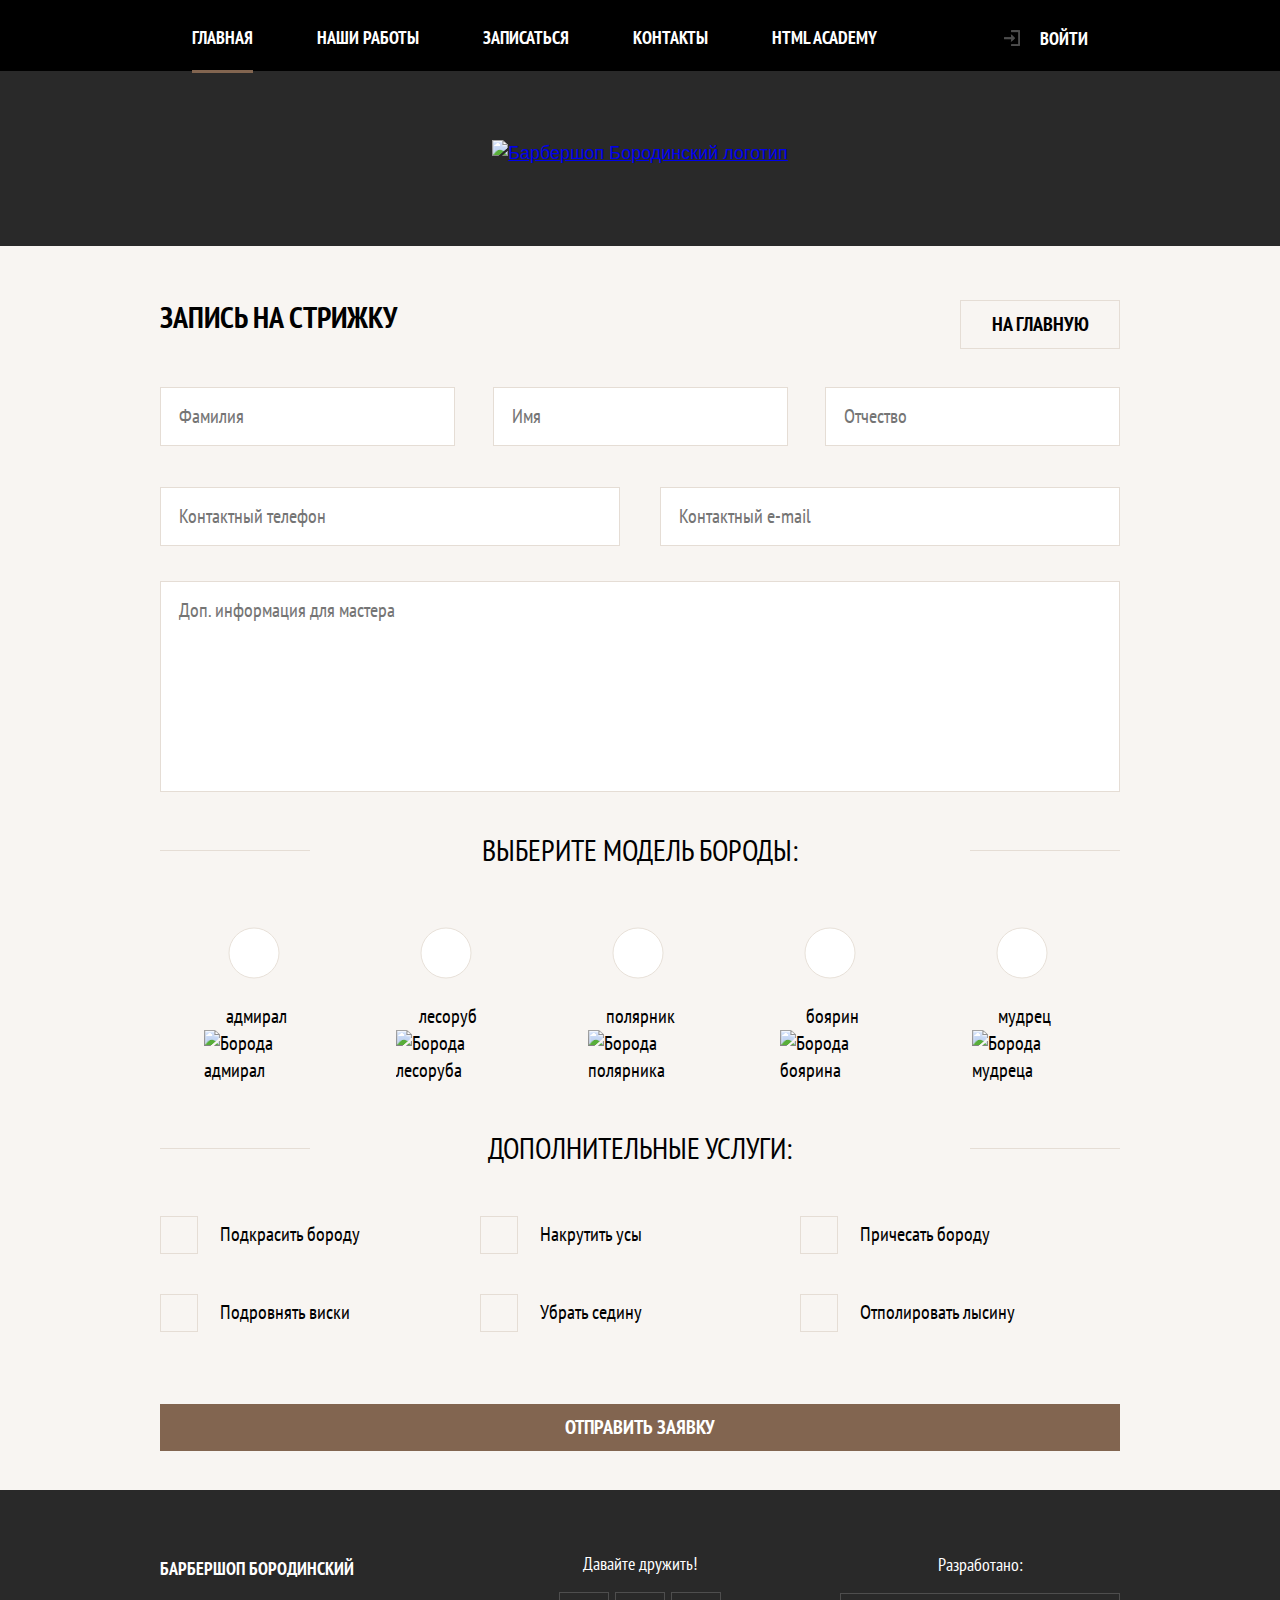
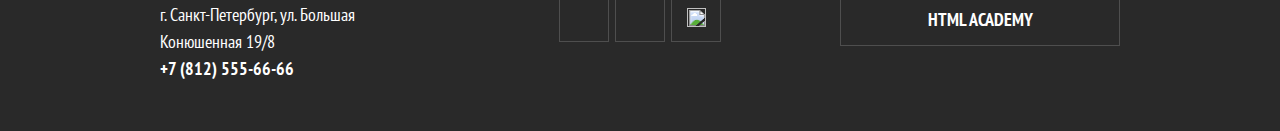
==== sign-up.html @ cb155829 "first loading" ====
<!DOCTYPE html>
<html lang="en">

<head>
    <meta charset="UTF-8">
    <meta name="viewport" content="width=device-width, initial-scale=1.0">
    <!-- правильный viewport тэг -->
    <title>Borodinski - barbershop</title>
    <link rel="stylesheet" href="styles.css">

    <link href="https://fonts.googleapis.com/css2?family=PT+Sans+Narrow:wght@400;700&display=swap" rel="stylesheet">
</head>

<body>
    <header class="page-header">
        <a href="index.html" class="page-header__logo">
            <picture>
                <source media="(min-width: 1200px)" srcset="img/svg/logotype-desktop.svg">
                <source media="(min-width: 768px)" srcset="img/svg/logotype-tablet.svg">
                <img class="page-header__logo-image" src="img/svg/logotype-mobile.svg" alt="Барбершоп Бородинский логотип">
            </picture>
        </a>

        <nav class="main-nav main-nav--closed">
            <div class="main-nav__wrapper">
                <button class="main-nav__toggle" type="button"><span class="visually-hidden">Открыть
                        меню</span></button>
                <div class="main-nav__wrapper">
                    <ul class="main-nav__list site-list">
                        <li class="site-list__item site-list__item--active"><a>Главная</a></li>
                        <li class="site-list__item "><a href="works.html">Наши работы</a></li>
                        <li class="site-list__item"><a href="sign-up.html">Записаться</a></li>
                        <li class="site-list__item"><a href="#contacts_ancor">Контакты</a></li>
                        <li class="site-list__item"><a href="htmlacademy.ru/">HTML Academy</a></li>
                    </ul>
                    <ul class="main-nav__list user-list">
                        <li class="user-list__item"><a href="login.html" class="user-list__login">
                                <svg class="user-list__login-icon" xmlns="http://www.w3.org/2000/svg"
                                    xmlns:xlink="http://www.w3.org/1999/xlink" width="16" height="16"
                                    viewBox="0 0 16 16">
                                    <image id="login.svg" class="cls-1" width="16" height="16"
                                        xlink:href="[data-uri]" />
                                </svg>
                                Войти</a>
                        </li>
                    </ul>
                </div>
            </div>
        </nav>
    </header>


    <h1 class="visually-hidden">Барбершоп "Бородинский" - истинно мужская классика</h1>
    <section class="form-sign-up">
        <div class="form-sign-up__wrapper">
            <div class="form-sign-up__title-wrapper title__wrapper">
                <h2 class="form-sign-up__title title">Запись на стрижку</h2>
                <a href="index.html" class="form-sign-up__button button button--white">На главную</a>
            </div>
            <form action="#" id="form" class="form">
                <div class="form-sign-up__name-fields">
                    <input class="form-sign-up__input-text" type="text" placeholder="Фамилия" name="soname">
                    <input class="form-sign-up__input-text" type="text" placeholder="Имя" name="name">
                    <input class="form-sign-up__input-text" type="text" placeholder="Отчество" name="middle-name">
                </div>
                <div class="form-sign-up__contacts-fields">
                    <input class="form-sign-up__input-text" type="tel" placeholder="Контактный телефон" name="tel">
                    <input class="form-sign-up__input-text" type="email" placeholder="Контактный e-mail" name="e-mail">
                </div>
                <div class="form-sign-up__add-info">
                    <textarea class="form-sign-up__input-text form-sign-up__input-textarea" wrap="soft" placeholder="Доп. информация для мастера"></textarea>
                </div>


                <h3 class="form-sign-up__select-title">Выберите модель бороды:</h3>
                <div class="form-sign-up__beard-radio">
                    <p> 
                        <svg height="100" width="100" class="form-sign-up__radio-svg">
                            <circle cx="50" cy="50" r="25" stroke="#e8e1d9" stroke-width="1" fill="#ffffff" />
                            <circle cx="50" cy="50" r="9" stroke="#e8e1d9" stroke-width="1" fill="#ffffff" class="sub-circle"/>
                         </svg>
                        <input type="radio" name="beard" value="admiral" id="admiralBeard" class="form-sign-up__input-radio" checked>
                        <label for="admiralBeard"><span>адмирал</span></label>
                        <img src="img/svg/sign-up/beard-1.svg" alt="Борода адмирал">
                    </p>
                    <p>
                        <svg height="100" width="100" class="form-sign-up__radio-svg">
                            <circle cx="50" cy="50" r="25" stroke="#e8e1d9" stroke-width="1" fill="#ffffff" />
                            <circle cx="50" cy="50" r="9" stroke="#e8e1d9" stroke-width="1" fill="#ffffff" class="sub-circle"/>
                         </svg>
                        <input type="radio" name="beard" value="lumberjack" id="lumberjackBeard" class="form-sign-up__input-radio">
                        <label for="lumberjackBeard"><span>лесоруб</span></label>
                        <img src="img/svg/sign-up/beard-2.svg" alt="Борода лесоруба">
                    </p>
                    <p>
                        <svg height="100" width="100" class="form-sign-up__radio-svg">
                            <circle cx="50" cy="50" r="25" stroke="#e8e1d9" stroke-width="1" fill="#ffffff" />
                            <circle cx="50" cy="50" r="9" stroke="#e8e1d9" stroke-width="1" fill="#ffffff" class="sub-circle"/>
                         </svg>
                        <input type="radio" name="beard" value="polar" id="polarBeard" class="form-sign-up__input-radio">
                        <label for="polarBeard"><span>полярник</span></label>
                        <img src="img/svg/sign-up/beard-3.svg" alt="Борода полярника">
                    </p>
                    <p>
                        <svg height="100" width="100" class="form-sign-up__radio-svg">
                            <circle cx="50" cy="50" r="25" stroke="#e8e1d9" stroke-width="1" fill="#ffffff" />
                            <circle cx="50" cy="50" r="9" stroke="#e8e1d9" stroke-width="1" fill="#ffffff" class="sub-circle"/>
                         </svg>
                        <input type="radio" name="beard" value="boyar" id="boyarBeard" class="form-sign-up__input-radio">
                        <label for="boyarBeard"><span>боярин</span></label>
                        <img src="img/svg/sign-up/beard-4.svg" alt="Борода боярина">
                    </p>
                    <p>
                        <svg height="100" width="100" class="form-sign-up__radio-svg">
                            <circle cx="50" cy="50" r="25" stroke="#e8e1d9" stroke-width="1" fill="#ffffff" />
                            <circle cx="50" cy="50" r="9" stroke="#e8e1d9" stroke-width="1" fill="#ffffff" class="sub-circle"/>
                         </svg>
                        <input type="radio" name="beard" value="sage" id="sageBeard" class="form-sign-up__input-radio">
                        <label for="sageBeard"><span>мудрец</span></label>
                        <img src="img/svg/sign-up/beard-5.svg" alt="Борода мудреца">
                    </p>
                    
                </div>


                <!-- this -->
                <h3 class="form-sign-up__select-title">Дополнительные услуги:</h3>
                <div class="form-sign-up__additional-service">
                    <p> 
                        <input type="checkbox" value="paint-beard" id="formPaintBeard" class="form-sign-up__additional-service__checkbox">
                        <label for="formPaintBeard"><span>Подкрасить бороду</span></label>
                    </p>
                    <p>
                        <input type="checkbox" value="twist-mustache" id="formTwistMustache" class="form-sign-up__additional-service__checkbox">
                        <label for="formTwistMustache"><span>Накрутить усы</span></label>
                    </p>
                    <p>
                        <input type="checkbox" value="comb-beard" id="formCombBeard" class="form-sign-up__additional-service__checkbox">
                        <label for="formCombBeard"><span>Причесать бороду</span></label>
                    </p>
                    <p>
                        <input type="checkbox" value="trim" id="formTrim" class="form-sign-up__additional-service__checkbox">
                        <label for="formTrim"><span>Подровнять виски</span></label>
                    </p>
                    <p>
                        <input type="checkbox" value="remove-gray-hair" id="formRemoveGrayHair" class="form-sign-up__additional-service__checkbox">
                        <label for="formRemoveGrayHair"><span>Убрать седину</span></label>
                    </p>
                    <p>
                        <input type="checkbox" value="polish-bald-head" id="formPolishBaldHead" class="form-sign-up__additional-service__checkbox">
                        <label for="formPolishBaldHead"><span>Отполировать лысину</span></label>
                    </p>    
                </div>
                <button type="submit" class="form-sign-up__submit button button--brown">Отправить заявку</button>
            </form>
        </div>
    </section>

    <footer class="footer">
        <a name="contacts_ancor" class="visually-hidden"></a>
        <div class="contacts">
            <address class="contacts__addr">
                <b class="footer__name-org">Барбершоп Бородинский</b>
                <p class="footer__adress">г. Санкт-Петербург, ул. Большая<br /> Конюшенная 19/8</p>
            </address>
            <div class="block-link"><a href="tel:+78125556666">+7 (812) 555-66-66</a></div>
        </div>

        <div class="social">
            <div class="social__inner">
                <h3 class="social__inner-title">Давайте дружить!</h3>
                <div class="social__block social__block--vk">
                    <img src="./img/vk-icon.png" alt="" class="social__block__img">
                </div>
                <div class="social__block social__block--fb">
                    <img src="./img/facebook-icon.png" alt="" class="social__block__img">
                </div>
                <div class="social__block social__block--inst">
                    <img src="./img/insta-icon.png" alt="" class="social__block__img">
                </div>
            </div>
        </div>
        <div class="developer">
            <b class="developer__title">Разработано:</b>
            <div class="block-link"><a href="">HTML ACADEMY</a></div>
        </div>
    </footer>


    <!-- Окно регистрации-->
    <div class="autorization visually-hidden ">
        <form action="#" class="autorization__form">
            <h2 class="autorization__title">Личный кабинет</h2>
            <span class="autorization__desc">Введите свой логин и пароль, чтобы войти</span>
            <input type="text" class="autorization-field autorization__login">
            <input type="password" class="autorization-field autorization__password">
            <div class="autorization__options">
                <label class="autorization__label">
                    <input type="checkbox" class="checkbox">
                    <span class="checkbox__span"></span>
                    Запомните меня
                </label>
                <a href="#" class="autorization__forgot">Я забыл пароль</a>
            </div>
            <div class="autorization__buttons">
                <button class="button button--enter">Войти</button>
                <button class="button button--close">Закрыть</button>
            </div>
        </form>
    </div>


    <script src="./js/modules/advantage.js"></script>
    <script src="./js/modules/toggle.js"></script>
    <script src="./js/modules/autorization.js"></script>
    <script src="./js/modules/radio.js"></script>
    <script src="./js/modules/nav.js"></script>
</body>

</html>
---- styles.css ----
/*Начальная загрузка*/
body {
  min-width: 320px;
  margin: 0;
  padding: 0;
  font-size: 18px;
  line-height: 27px;
  font-family: "Arial", sans-serif;
  color: #444444;
  font-style: normal;
  box-sizing: border-box;
  background: #292929 url("img/bb-mobile.png") no-repeat 50% 0;
  background-size: 720px auto;
}
.visually-hidden:not(:focus):not(:active) {
  position: absolute;
  width: 1px;
  height: 1px;
  margin: -1px;
  border: 0;
  padding: 0;
  white-space: nowrap;
  clip-path: inset(100%);
  clip: rect(0, 0, 0, 0);
  overflow: hidden;
}
.href_ancor {
  display: none;
}
@media (min-width: 768px) {
  body {
    background: #292929 url("../img/bb-tablet.jpg") no-repeat 50% 0;
    background-size: 1439px auto;
    background-position: center -120px;
  }
}
@media (min-width: 1200px) {
  body {
    background: #292929 url("../img/bb-desktop.jpg") no-repeat 50% 0;
    background-size: 100% auto;
  }
}
.page-header {
  display: flex;
  flex-direction: column;
}
.page-header__logo {
  margin: 0 auto;
}
.page-header__logo-image {
  padding: 29px 0 26px;
  width: 226px;
  height: 30px;
}
@media (min-width: 768px) {
  .page-header {
    display: flex;
    flex-direction: column;
    padding-bottom: 20px;
  }
  .page-header__logo {
    order: 2;
    margin-bottom: 420px;
  }
  .page-header__logo .page-header__logo-image {
    width: 370px;
    height: 101px;
  }
}
@media (min-width: 1200px) {
  .page-header__logo .page-header__logo-image {
    width: 370px;
    height: 200px;
  }
}
.main-nav {
  position: relative;
  width: 100%;
  margin: 0 auto;
  min-height: 51px;
  background-color: #826550;
}
.main-nav__list {
  list-style: none;
  padding: 0;
  margin: 0;
  width: 250px;
}
.main-nav__toggle {
  position: absolute;
  top: 0;
  right: 0;
  z-index: 2;
  display: block;
  width: 70px;
  height: 50px;
  background-color: #6a4d38;
  cursor: pointer;
  border: none;
}
.main-nav__toggle:hover,
.main-nav__toggle:active {
  background-color: #624530;
}
.main-nav--closed .main-nav__toggle::before {
  content: '';
  position: absolute;
  top: 15px;
  left: 17px;
  width: 36px;
  height: 2px;
  background-color: #ffffff;
  box-shadow: 0 8px 0 0 #ffffff, 0 16px 0 0 #ffffff;
}
.main-nav--closed .main-nav__toggle:active::before {
  background-color: rgba(255, 255, 255, 0.3);
  box-shadow: 0 8px 0 0 rgba(255, 255, 255, 0.3), 0 16px 0 0 rgba(255, 255, 255, 0.3);
}
.main-nav--opened .main-nav__toggle {
  top: 0;
  left: auto;
  right: 250px;
}
.main-nav--opened .main-nav__toggle::before,
.main-nav--opened .main-nav__toggle::after {
  content: '';
  position: absolute;
  top: 24px;
  left: 18px;
  width: 36px;
  height: 2px;
  background-color: #ffffff;
}
.main-nav--opened .main-nav__toggle::before {
  transform: rotate(45deg);
}
.main-nav--opened .main-nav__toggle::after {
  transform: rotate(-45deg);
}
@media (max-width: 767px) {
  .main-nav--closed .site-list__item {
    display: none;
  }
  .main-nav--closed .site-list__item--active {
    display: block;
    position: absolute;
    left: 42%;
  }
  .main-nav--closed .site-list__item--active a {
    display: block;
    text-align: center;
  }
  .main-nav--closed .user-list__item {
    display: none;
  }
  .main-nav--opened .main-nav__wrapper {
    position: absolute;
    top: 0;
    right: 0;
    left: 70;
    z-index: 10;
    min-height: 80vh;
    background-color: #6a4d38;
  }
  .main-nav--opened .site-list__item {
    background-color: #826550;
  }
  .main-nav--opened .main-nav__wrapper::before {
    content: '';
    position: absolute;
    left: 0;
    top: 0;
    z-index: 2;
    width: 7px;
    height: 100%;
    box-shadow: inset 4px 0 7px -2px rgba(0, 0, 0, 0.4);
  }
}
@media (min-width: 768px) {
  .main-nav__toggle {
    display: none;
  }
  .main-nav {
    width: 100%;
    height: 70px;
    margin-bottom: 40px;
    border-bottom: 1px solid transparent;
    background-color: #000000;
  }
  .main-nav__wrapper {
    display: flex;
    justify-content: space-between;
    width: 640px;
    margin: 0 auto;
  }
  .main-nav__list {
    display: flex;
    justify-content: space-between;
  }
}
@media (min-width: 1200px) {
  .main-nav__wrapper {
    width: 960px;
  }
}
.site-list__item {
  box-sizing: border-box;
  height: 50px;
  padding: 11px 0 16px 22px;
  border-top: 1px solid #886e5b;
  border-bottom: 1px solid #71543f;
  margin: 0 auto;
}
.site-list__item a {
  text-decoration: none;
  cursor: pointer;
  font-family: 'PT Sans Narrow', sans-serif;
  text-transform: uppercase;
  font-size: 18px;
  line-height: 24px;
  font-weight: bold;
  letter-spacing: normal;
  color: #ffffff;
}
.site-list__item--active {
  padding-left: 20px;
}
@media (min-width: 768px) {
  .site-list {
    display: flex;
  }
  .site-list .site-list__item {
    border: none;
    padding: 0;
    padding-top: 25px;
    margin: 0;
    margin-right: 32px;
    height: 73px;
  }
  .site-list .site-list__item a {
    white-space: nowrap;
  }
  .site-list .site-list__item a:hover {
    color: #826550;
  }
  .site-list .site-list__item--active {
    border-bottom: 3px solid #826550;
  }
}
@media (min-width: 1200px) {
  .site-list {
    margin-left: 32px;
  }
  .site-list .site-list__item {
    margin-right: 64px;
  }
}
.user-list__item {
  background-color: #6a4d38;
}
.user-list__item a {
  text-decoration: none;
  cursor: pointer;
  font-family: 'PT Sans Narrow', sans-serif;
  text-transform: uppercase;
  font-size: 18px;
  line-height: 24px;
  font-weight: bold;
  letter-spacing: normal;
  color: #ffffff;
  text-transform: none;
  font-weight: normal;
  position: relative;
  display: block;
  padding: 17px 21px;
  padding-left: 49px;
}
.user-list__login-icon {
  position: absolute;
  top: 19px;
  left: 21px;
  width: 16px;
  height: 16px;
}
.user-list__login-icon polygon {
  fill: #ffffff;
}
@media (min-width: 768px) {
  .user-list {
    width: auto;
  }
  .user-list__item {
    background-color: inherit;
    padding-top: 25px;
  }
  .user-list__item a {
    padding: 0;
    padding-left: 16px;
    white-space: nowrap;
  }
  .user-list__item a:not(.user-list__login-icon) {
    color: black;
  }
  .user-list__login-icon {
    top: 0;
    padding-top: 5px;
  }
  .user-list__login-icon:hover polygon {
    fill: #826550;
  }
}
@media (min-width: 1200px) {
  .user-list__item {
    padding-right: 32px;
  }
  .user-list__item a {
    padding-top: 2px;
    padding-left: 36px;
    font-family: 'PT Sans Narrow', sans-serif;
    text-transform: uppercase;
    font-size: 18px;
    line-height: 24px;
    font-weight: bold;
    letter-spacing: normal;
    color: #ffffff;
  }
  .user-list__item a:not(.user-list__login-icon) {
    color: white;
  }
  .user-list__login-icon {
    left: 0;
  }
}
.footer {
  display: flex;
  flex-direction: column;
  align-items: center;
  background-color: #292929;
  padding-top: 35px;
}
.contacts {
  text-align: center;
  display: flex;
  flex-direction: column;
}
.footer__name-org {
  font-family: 'PT Sans Narrow', sans-serif;
  font-size: 18px;
  line-height: 27px;
  font-weight: bold;
  letter-spacing: normal;
  color: #ffffff;
  font-style: normal;
}
.footer__adress {
  font-family: 'PT Sans Narrow', sans-serif;
  font-size: 18px;
  line-height: 27px;
  font-weight: normal;
  letter-spacing: normal;
  color: #ffffff;
  font-style: normal;
}
.block-link {
  border: solid 1px #4e4e4e;
  padding: 12px 74px;
}
.block-link a {
  font-family: 'PT Sans Narrow', sans-serif;
  font-size: 18px;
  line-height: 27px;
  font-weight: bold;
  letter-spacing: normal;
  color: #ffffff;
  font-style: normal;
  text-decoration: none;
}
.social {
  display: flex;
  justify-content: center;
  width: 100%;
}
.social__inner {
  display: flex;
}
.social__inner-title {
  display: none;
}
.social__block {
  margin-top: 26px;
  border: solid 1px #4e4e4e;
  display: flex;
  justify-content: center;
  width: 108px;
  box-sizing: border-box;
}
.social__block img {
  margin: 0;
  padding: 28px 0 28px;
}
.social__block--vk img {
  margin-top: 5px;
}
.developer {
  margin-top: 35px;
  display: flex;
  flex-direction: column;
}
.developer__title {
  font-family: 'PT Sans Narrow', sans-serif;
  font-size: 18px;
  line-height: 27px;
  font-weight: normal;
  letter-spacing: normal;
  color: #ffffff;
  font-style: normal;
  align-self: center;
  margin-bottom: 15px;
}
.developer .block-link {
  width: 280px;
  margin-bottom: 25px;
  display: flex;
  justify-content: center;
  box-sizing: border-box;
}
@media (min-width: 768px) {
  .footer {
    flex-direction: row;
    flex-wrap: wrap;
    margin: 0 auto;
    padding-top: 30px;
    justify-content: space-between;
    width: 640px;
  }
  .footer__name-org {
    text-transform: uppercase;
  }
  .contacts .block-link {
    display: none;
  }
  .contacts__addr {
    text-align: left;
  }
  .contacts {
    order: 1;
    padding-top: 30px;
  }
  .developer {
    order: 2;
    margin-top: 30px;
  }
  .social {
    order: 3;
    width: 640px;
    justify-content: space-between;
    margin-bottom: 59px;
  }
  .social__block {
    display: flex;
    justify-content: center;
    width: 214px;
  }
  .social__block img {
    padding: 28px 0 28px;
  }
}
@media (min-width: 1200px) {
  .footer {
    width: 960px;
    flex-wrap: nowrap;
    justify-content: space-around;
    padding-bottom: 30px;
  }
  .footer__adress {
    margin-bottom: 0;
  }
  .contacts {
    order: 1;
    width: 320px;
    padding-top: 15px;
  }
  .contacts .block-link {
    display: flex;
    border: none;
    padding: 0;
    font-family: 'PT Sans Narrow', sans-serif;
    font-size: 18px;
    line-height: 27px;
    font-weight: normal;
    letter-spacing: normal;
    color: #ffffff;
    font-style: normal;
  }
  .social {
    order: 2;
    width: 320px;
    flex-wrap: wrap;
  }
  .social__inner {
    flex-wrap: wrap;
    justify-content: center;
    margin-top: 30px;
  }
  .social__inner-title {
    font-family: 'PT Sans Narrow', sans-serif;
    font-size: 18px;
    line-height: 27px;
    font-weight: normal;
    letter-spacing: normal;
    color: #ffffff;
    font-style: normal;
    display: flex;
    width: 320px;
    justify-content: center;
    margin: 0;
    margin-bottom: 15px;
  }
  .social__block {
    width: 50px;
    height: 50px;
    margin-top: 0;
    margin-right: 6px;
    flex-direction: column;
    align-items: center;
  }
  .social__block:last-child {
    margin-right: 0;
  }
  .social__block img {
    padding: 0;
    margin: 0;
    width: 15px;
    height: 17px;
  }
  .social__block--fb img {
    width: 10px;
    height: 21px;
  }
  .social__block--inst img {
    width: 19px;
    height: 19px;
  }
  .developer__title {
    display: flex;
    justify-content: center;
    width: 280px;
  }
  .developer {
    order: 3;
    flex-direction: row;
    flex-wrap: wrap;
    justify-content: flex-end;
    width: 320px;
    align-items: center;
    margin-top: 0;
  }
}
.title {
  font-family: 'PT Sans Narrow', sans-serif;
  text-transform: uppercase;
  font-size: 30px;
  line-height: 34px;
  color: #000000;
  font-weight: bold;
  padding: 0;
  text-align: center;
}
.title__wrapper {
  display: flex;
  justify-content: space-between;
  width: 100%;
  margin-bottom: 38px;
  padding-top: 54px;
}
.decorative__triangle-white {
  fill: #ffffff;
  position: absolute;
  top: 42px;
  left: -21px;
}
.button {
  display: flex;
  justify-content: center;
  width: 160px;
  margin: 0;
  padding: 10px 20px;
  max-height: 50px;
  overflow: hidden;
  box-sizing: border-box;
  cursor: pointer;
  text-decoration: none;
  border: none;
  text-align: center;
}
.button--white {
  font-family: 'PT Sans Narrow', sans-serif;
  text-transform: uppercase;
  font-size: 20px;
  line-height: 27px;
  color: #000000;
  font-weight: bold;
  border: 1px solid #e5ddd5;
}
.button--brown {
  font-family: 'PT Sans Narrow', sans-serif;
  text-transform: uppercase;
  font-size: 20px;
  line-height: 27px;
  color: #ffffff;
  font-weight: bold;
  background-color: #826550;
}
.button:hover {
  border-color: #d5c9bd;
}
.button:active {
  background-color: #d5c9bd;
  color: #958c84;
}
.autorization {
  position: absolute;
  top: 136px;
  width: 100%;
  background-color: #f8f5f2;
  z-index: 100;
}
.autorization__form {
  display: flex;
  flex-direction: column;
  width: 320px;
  margin: 0 auto;
}
.autorization__title {
  margin-top: 33px;
  margin-bottom: 20px;
  text-align: center;
  font-family: 'PT Sans Narrow', sans-serif;
  text-transform: uppercase;
  font-size: 30px;
  line-height: 30px;
  color: #ffffff;
  font-weight: bold;
  color: black;
}
.autorization__desc {
  font-family: 'PT Sans Narrow', sans-serif;
  font-size: 18px;
  line-height: 27px;
  font-weight: bold;
  letter-spacing: normal;
  color: #ffffff;
  font-style: normal;
  color: black;
  text-align: center;
  margin-bottom: 27px;
}
.autorization-field {
  position: relative;
  box-sizing: border-box;
  width: 280px;
  height: 50px;
  padding-right: 33px;
  padding-left: 17px;
  margin: 0 auto;
  margin-bottom: 6px;
  border: 1px solid #e5ddd5;
  z-index: 1;
}
.autorization__login::after {
  content: '';
  position: absolute;
  width: 15px;
  height: 15px;
  background-image: url(../img/User-login-ico.png);
  background-repeat: no-repeat;
  z-index: 10;
}
.autorization__options {
  display: flex;
  flex-wrap: wrap;
  margin-top: 26px;
}
.autorization__label {
  margin-bottom: 29px;
}
.autorization__buttons {
  display: flex;
  justify-content: space-between;
  margin-bottom: 37px;
}
.button--enter,
.button--close {
  width: 130px;
}
.advantage {
  background-color: #ffffff;
  display: flex;
  flex-direction: column;
  position: relative;
  width: 100%;
  margin: 0 auto;
}
.advantage::after {
  content: '';
  position: absolute;
  background: #ffffff;
  width: inherit;
  z-index: -1;
  transform: rotate(45deg);
}
.advantage__wrapper {
  width: 320px;
  margin: 0 auto;
}
.advantage__info {
  display: flex;
  flex-direction: column;
  margin: 0 auto;
  height: 185px;
}
.advantage__slogan {
  font-family: 'PT Sans Narrow', sans-serif;
  text-transform: uppercase;
  font-size: 30px;
  line-height: 34px;
  color: #000000;
  font-weight: bold;
  text-align: center;
  margin: 0 auto;
  max-width: 207px;
  margin-top: 30px;
}
.advantage__text {
  font-family: 'PT Sans Narrow', sans-serif;
  font-size: 20px;
  line-height: 27px;
  color: #000000;
  font-weight: 200;
  align-self: center;
  text-align: center;
  max-width: 245px;
  margin: 0;
  margin-top: 15px;
}
.advantage-list {
  display: flex;
  flex-direction: column;
  align-items: center;
  background-color: #242424;
  padding: 0 20px;
}
.advantage-items {
  display: flex;
  flex-direction: column;
  align-items: center;
  margin-top: 40px;
  width: 280px;
  min-height: 380px;
  display: none;
}
.advantage-items--active {
  display: flex;
}
.advantage-items__title {
  font-family: 'PT Sans Narrow', sans-serif;
  text-transform: uppercase;
  font-size: 30px;
  line-height: 34px;
  color: #ffffff;
  font-weight: bold;
  margin: 0;
  margin-top: 30px;
  text-align: center;
}
.advantage-items__text {
  font-family: 'PT Sans Narrow', sans-serif;
  font-size: 20px;
  line-height: 27px;
  color: #ffffff;
  font-weight: 200;
  width: 230px;
  margin-top: 23px;
  text-align: center;
}
.slider-toggles--white {
  display: flex;
  flex-direction: row;
  margin-top: 30px;
  margin-bottom: 47px;
}
.slider-toggles--white .slider-toggles__container input[type=radio] {
  display: none;
}
.slider-toggles--white .slider-toggles__toggle-transparrent::before {
  content: "";
  display: flex;
  width: 10px;
  height: 10px;
  border: solid 2px #959595;
  margin-right: 23px;
  margin-left: 23px;
  transform: rotate(45deg);
}
.slider-toggles--white .slider-toggles__toggle:checked + .slider-toggles__toggle-transparrent::before {
  background-color: #ffffff;
}
@media (max-width: 767px) {
  .advantage__wrapper {
    width: 100%;
  }
  .stats__wrapper {
    width: 100%;
  }
}
@media (min-width: 768px) {
  .advantage {
    background-color: #353535;
    width: 100%;
    margin: -185px auto;
  }
  .advantage__wrapper {
    width: 768px;
    margin: 0 auto;
  }
  .advantage__info {
    position: relative;
    width: 640px;
    flex-direction: row;
    box-sizing: border-box;
    margin: 0 auto;
    margin-top: -185px;
    padding: 30px 40px;
    background-color: #ffffff;
  }
  .advantage__text,
  .advantage__slogan {
    margin: 0;
  }
  .advantage__text {
    margin-left: 100px;
    padding-top: 5px;
    text-align: left;
  }
  .advantage__slogan {
    font-family: 'PT Sans Narrow', sans-serif;
    font-size: 40px;
    line-height: 40px;
    color: #000000;
    font-weight: bold;
    width: 300px;
    text-transform: none;
    text-align: left;
  }
  .advantage-list {
    display: flex;
    flex-direction: column;
    padding: 0;
    background-color: #353535;
  }
  .advantage-items {
    display: flex;
    flex-direction: row;
    width: 580px;
    padding: 0 30px;
    margin: 0;
    min-height: 177px;
    border-bottom: 1px solid #4a4a4a;
    background-color: #353535;
  }
  .advantage-items img {
    margin-right: 32px;
  }
  .advantage-items__title {
    text-align: left;
    margin-top: 0;
  }
  .advantage-items__text {
    width: 100%;
    text-align: left;
    margin-top: 20px;
    margin-bottom: 0;
  }
  .slider-toggles {
    display: none;
  }
}
@media (min-width: 1200px) {
  .advantage {
    width: 100%;
  }
  .advantage__wrapper {
    width: 960px;
    display: flex;
    flex-wrap: wrap;
    margin: 0 auto;
    margin-top: -153px;
  }
  .advantage__info {
    flex-direction: column;
    width: 320px;
    height: auto;
    margin: 0;
    box-sizing: border-box;
  }
  .advantage__slogan {
    order: 1;
  }
  .advantage__text {
    order: 2;
    margin: 0;
  }
  .advantage-list {
    flex-direction: row;
    padding-top: 80px;
    padding-bottom: 80px;
    box-sizing: border-box;
  }
  .advantage-items {
    box-sizing: border-box;
    flex-direction: column;
    align-items: center;
    width: 320px;
    min-height: 348px;
    border: none;
    border-right: 1px solid #4a4a4a;
  }
  .advantage-items:nth-last-child(-n+2) {
    border: none;
  }
  .advantage-items img {
    margin: 0;
    margin-bottom: 36px;
  }
  .advantage-item__text {
    display: flex;
    flex-direction: column;
    align-items: center;
  }
  .advantage-item__text .advantage-items__text {
    text-align: center;
  }
}
.news-promo {
  display: flex;
  flex-direction: column;
  background-color: #f8f5f2;
  border-bottom: 1px solid #e5ddd5;
  width: 100%;
  margin: 0 auto;
}
.news-promo__wrapper {
  width: 320px;
  margin: 0 auto;
}
.news-promo__title {
  text-align: center;
}
.news-promo__block {
  display: flex;
  margin-bottom: 20px;
}
.news-promo__block:hover .news-promo__date svg {
  fill: #826550;
  cursor: pointer;
}
.news-promo__block:hover .news-promo__description {
  color: #826550;
  text-decoration-line: underline;
  cursor: pointer;
}
.news-promo__block:first-child {
  border-bottom: 1px solid #e5ddd5;
}
.news-promo__block:last-child {
  display: none;
}
.news-promo__date {
  position: relative;
  width: 50px;
  height: 60px;
  margin-right: 20px;
  margin-top: 10px;
  margin-bottom: 20px;
  padding-top: 5px;
}
.news-promo__date svg {
  z-index: 1;
  fill: #000000;
}
.news-promo__date b {
  position: absolute;
  top: 0;
  z-index: 10;
}
.news-promo__day {
  margin-top: 8px;
}
.news-promo__mounth {
  margin-top: 36px;
}
.news-promo__day {
  font-family: 'PT Sans Narrow', sans-serif;
  text-transform: uppercase;
  font-size: 30px;
  line-height: 30px;
  color: #ffffff;
  font-weight: bold;
  padding: 0 12px;
}
.news-promo__mounth {
  font-family: 'PT Sans Narrow', sans-serif;
  font-size: 18px;
  line-height: 18px;
  font-weight: normal;
  letter-spacing: normal;
  color: #ffffff;
  font-style: normal;
  padding-left: 12px;
}
.news-promo__list {
  padding: 0 20px;
  margin-bottom: 0;
}
.news-promo__block:last-child {
  border: none;
  margin-bottom: 0;
}
.news-promo__description {
  font-family: 'PT Sans Narrow', sans-serif;
  font-size: 20px;
  line-height: 27px;
  color: #000000;
  font-weight: 200;
  text-align: left;
  margin: 0;
  padding-bottom: 19px;
}
.news-promo__button {
  margin: 0 auto;
  margin-bottom: 30px;
}
@media (min-width: 768px) {
  .news-promo {
    width: 100%;
    margin: 185px auto 0;
    box-sizing: border-box;
  }
  .news-promo__wrapper {
    width: 768px;
    margin: 0 auto;
    display: flex;
    justify-content: space-between;
    flex-wrap: wrap;
  }
  .news-promo__title {
    padding-left: 70px;
    width: 320px;
    order: 1;
    text-align: left;
    margin-top: 44px;
    margin-bottom: 60px;
  }
  .news-promo__button {
    order: 2;
    margin: 0;
    margin-top: 44px;
    margin-right: 65px;
  }
  .news-promo__list {
    order: 3;
    display: flex;
    margin: 0 auto;
    box-sizing: border-box;
    padding: 0;
  }
  .news-promo__block {
    width: 288px;
    margin-right: 32px;
    border: none;
  }
  .news-promo__list .news-promo__block {
    border: none;
  }
}
@media (min-width: 1200px) {
  .news-promo {
    width: 100%;
    padding: 0;
    padding-top: 55px;
    background-color: #f8f5f2;
    justify-content: space-between;
  }
  .news-promo__wrapper {
    width: 960px;
    margin: 0 auto;
  }
  .news-promo__block:last-child {
    display: flex;
  }
  .news-promo__button {
    margin-right: 0;
  }
}
.reviews {
  display: flex;
  flex-direction: column;
  align-items: center;
  background-color: #f8f5f2;
  position: relative;
  margin-bottom: 35px;
  width: 100%;
  margin: 0 auto;
}
.reviews__wrapper {
  width: 320px;
  margin: 0 auto;
}
.reviews__title {
  text-align: center;
  font-family: 'PT Sans Narrow', sans-serif;
  text-transform: uppercase;
  font-size: 30px;
  line-height: 34px;
  color: #000000;
  font-weight: bold;
}
.reviews__block {
  display: none;
}
.reviews__block-inner {
  display: flex;
}
.reviews__block--active {
  display: flex;
  margin-bottom: 20px;
}
.reviews__list {
  font-family: 'PT Sans Narrow', sans-serif;
  font-size: 20px;
  line-height: 27px;
  color: #000000;
  font-weight: 200;
  display: flex;
  flex-direction: column;
  margin: 0;
  padding: 0 20px 19px;
}
.reviews__img {
  width: 50px;
  height: 49px;
  margin-right: 20px;
  margin-top: 10px;
}
.reviews__review {
  margin-top: 10px;
  margin-bottom: 0;
}
.arrow-button {
  list-style: none;
}
.slider-toggles--black {
  display: flex;
  flex-direction: row;
  margin-top: 30px;
  margin-bottom: 47px;
  margin: 0 auto;
  margin-top: 25px;
  margin-bottom: 35px;
}
.slider-toggles--black .slider-toggles__container input[type=radio] {
  display: none;
}
.slider-toggles--black .slider-toggles__toggle-transparrent::before {
  content: "";
  display: flex;
  width: 10px;
  height: 10px;
  border: solid 2px #959595;
  margin-right: 23px;
  margin-left: 23px;
  transform: rotate(45deg);
}
.slider-toggles--black .slider-toggles__toggle:checked + .slider-toggles__toggle-transparrent::before {
  background-color: #353535;
}
.reviews__button {
  display: none;
}
@media (min-width: 768px) {
  .reviews {
    width: 100%;
  }
  .reviews__wrapper {
    display: flex;
    justify-content: space-between;
    flex-wrap: wrap;
    width: 768px;
    margin: 0 auto;
    box-sizing: border-box;
  }
  .reviews__title {
    text-align: left;
    margin-top: 46px;
    margin-bottom: 45px;
    padding-left: 70px;
  }
  .reviews__list {
    position: relative;
    display: flex;
    flex-direction: row;
    border: 1px solid #e5ddd5;
    border-right: none;
    border-left: none;
    list-style: none;
    width: 640px;
    padding: 0;
    margin: 0 auto;
    margin-bottom: 72px;
  }
  .reviews__block {
    margin: 0;
  }
  .reviews__block-inner {
    display: flex;
    padding: 36px 30px;
  }
  .reviews__img {
    width: 80px;
    height: 80px;
  }
  .reviews__review {
    margin-bottom: 0;
    font-family: 'PT Sans Narrow', sans-serif;
    font-size: 20px;
    line-height: 27px;
    color: #000000;
    font-weight: 200;
  }
  .arrow-button {
    display: flex;
    flex-direction: column;
    align-items: center;
    list-style: none;
    min-width: 48px;
    border-right: 1px solid #e5ddd5;
    border-left: 1px solid #e5ddd5;
  }
  .arrow {
    width: 0;
    height: 0;
    border-style: solid;
    border-width: 10px 10px;
    border-color: transparent transparent transparent #000000;
    margin: auto 0;
  }
  .arrow-prev {
    transform: rotate(180deg);
    margin-right: 10px;
  }
  .arrow-next {
    margin-left: 10px;
  }
  .reviews__list .slider-toggles--black {
    position: absolute;
    margin: 0;
    left: 50%;
    bottom: 0;
    transform: translate(-50%, 8px);
    background-color: #f8f5f2;
  }
  .reviews__button {
    display: flex;
    margin-top: 44px;
    margin-right: 65px;
  }
}
@media (min-width: 1200px) {
  .reviews {
    width: 100%;
  }
  .reviews__wrapper {
    display: flex;
    flex-wrap: wrap;
    justify-content: space-between;
    width: 960px;
    margin: 0 auto;
    padding-top: 45px;
    padding-bottom: 40px;
  }
  .reviews__button {
    display: flex;
    margin: 0;
  }
  .reviews__title {
    margin-top: 10px;
  }
  .reviews__block-inner {
    padding: 0;
    padding-right: 0;
  }
  .reviews__img {
    width: 250px;
    height: 160px;
    margin: 0;
    border-radius: 0;
  }
  .review__block-text {
    padding: 30px 70px 0;
  }
  .reviews__list {
    border: none;
    position: relative;
    width: 1200px;
  }
  .reviews__block {
    border: 1px solid #e5ddd5;
  }
  .arrow-button__next {
    margin-left: 30px;
    border: 1px solid #e5ddd5;
  }
  .arrow-button__prev {
    margin-right: 30px;
    border: 1px solid #e5ddd5;
  }
  .reviews__list .slider-toggles--black {
    transform: translate(-85px, 60px);
  }
}
.stats__wrapper {
  width: 320px;
  margin: 0 auto;
}
.stats__legend--top {
  display: none;
}
.stats__list {
  border-spacing: 0;
  width: 100%;
  margin-top: 28px;
}
.stats__list tr {
  background-color: #404040;
}
.stats__list tr:nth-child(2n) {
  background-color: #4e4e4e;
}
.stats__value {
  font-family: 'PT Sans Narrow', sans-serif;
  font-size: 40px;
  line-height: 54px;
  color: #ffffff;
  font-weight: bold;
  padding: 11px 22px;
}
.stats__field {
  font-family: 'PT Sans Narrow', sans-serif;
  font-size: 20px;
  line-height: 27px;
  color: #ffffff;
  font-weight: 200;
  text-align: right;
  padding: 11px 22px;
}
.stats__legend {
  font-family: 'PT Sans Narrow', sans-serif;
  font-size: 20px;
  line-height: 27px;
  color: #696969;
  font-weight: 200;
  text-align: center;
  padding-top: 20px;
}
.stats__legend > sup {
  font-family: 'PT Sans Narrow', sans-serif;
  font-size: 20px;
  line-height: 27px;
  color: #696969;
  font-weight: 200;
}
@media (min-width: 768px) {
  .stats__legend--top {
    display: block;
    font-family: 'PT Sans Narrow', sans-serif;
    font-size: 20px;
    line-height: 27px;
    color: #696969;
    font-weight: 200;
    text-align: left;
    opacity: 0.5;
    min-width: 250px;
  }
  .stats__legend--bottom {
    display: none;
  }
  .stats__list {
    align-self: center;
    margin-top: 0;
  }
  .stats__list tbody {
    display: flex;
    flex-wrap: wrap;
    flex-direction: row;
    max-width: 640px;
    margin: 0 auto;
  }
  .stats__list tbody tr {
    min-width: 320px;
  }
  .stats__list tbody tr:nth-child(3) {
    background-color: #353535;
  }
  .stats__list tbody tr:nth-child(4) {
    background-color: #404040;
  }
  .stats__list tr td {
    display: flex;
    align-content: center;
    padding-left: 37px;
  }
  .stats__value {
    padding-top: 30px;
    font-family: 'PT Sans Narrow', sans-serif;
    font-size: 72px;
    line-height: 54px;
    color: #ffffff;
    font-weight: bold;
  }
  .stats__value sup {
    margin-left: 18px;
    font-family: 'PT Sans Narrow', sans-serif;
    font-size: 40px;
    line-height: 54px;
    color: #ffffff;
    font-weight: bold;
  }
  .stats__field {
    padding-top: 0;
    padding-bottom: 30px;
  }
  .stats__field br {
    display: none;
  }
}
@media (min-width: 1200px) {
  .stats__wrapper {
    display: none;
  }
  .stats__legend {
    order: 3;
  }
  .stats__list {
    width: 640px;
    display: flex;
  }
}
.works {
  padding-bottom: 35px;
  background-color: #f8f5f2;
}
.works__card {
  margin: 0 auto;
  margin-bottom: 20px;
  width: 280px;
  border: 1px solid #e5ddd5;
  box-sizing: border-box;
  display: flex;
  flex-direction: column;
}
.works__img {
  width: 280px;
  height: 176px;
}
.works__img-of-mounth {
  width: 280px;
  height: 480px;
}
.works__card-work-of-mounth {
  position: relative;
  z-index: 1;
}
.works__card-work-of-mounth::before {
  content: "Работа месяца";
  font-family: 'PT Sans Narrow', sans-serif;
  text-transform: uppercase;
  font-size: 20px;
  line-height: 27px;
  color: #000000;
  font-weight: bold;
  color: white;
  text-align: center;
  padding-top: 25px;
  position: absolute;
  left: 0;
  top: 390px;
  background-color: #826550;
  background: url(../../src/img/png/works/label.png) no-repeat 50% 50%;
  width: 176px;
  height: 50px;
  z-index: 100;
}
.works__card-desc-box {
  padding: 25px 22px;
  padding-bottom: 0;
}
.works_title {
  margin: 0 auto;
  margin-bottom: 30px;
  padding-top: 30px;
}
.works__button {
  display: none;
}
.works__card-title-name {
  font-family: 'PT Sans Narrow', sans-serif;
  font-size: 20px;
  line-height: 27px;
  color: #000000;
  font-weight: 200;
  font-weight: bold;
  margin: 0;
  text-align: left;
}
.works__card-desctiption {
  font-family: 'PT Sans Narrow', sans-serif;
  font-size: 20px;
  line-height: 27px;
  color: #000000;
  font-weight: 200;
}
.works__card-icons-box {
  display: flex;
  flex-wrap: wrap;
  justify-content: space-between;
}
.works__card-icon-box__item {
  display: flex;
  width: 110px;
  margin-bottom: 25px;
}
.works__card-icon-box__item img {
  margin-right: 14px;
  height: auto;
}
.works__card-icon-box__item span {
  font-family: 'PT Sans Narrow', sans-serif;
  text-transform: uppercase;
  font-size: 16px;
  line-height: 27px;
  font-weight: normal;
  letter-spacing: normal;
  color: #000000;
}
@media (min-width: 768px) {
  .works {
    margin-top: -387px;
    width: 100%;
  }
  .works__wrapper {
    width: 640px;
    margin: 0 auto;
  }
  .works_title {
    margin: 0;
    padding: 0;
    text-align: left;
  }
  .works__button {
    display: inline-block;
  }
  .works__card {
    flex-direction: row;
    width: 100%;
  }
  .works__card .works__card-desc-box {
    display: flex;
    flex-direction: column;
    justify-content: space-between;
    box-sizing: border-box;
    padding: 42px 52px;
  }
  .works__card .works__img {
    width: 270px;
    height: 294px;
  }
  .works__card .works__img-of-mounth {
    width: 270px;
    height: 480px;
  }
  .works__card-icon-box__item {
    margin: 0;
  }
  .works__card-work-of-mounth .works__card-desc-box {
    display: flex;
    flex-direction: column;
    justify-content: space-between;
    min-height: 480px;
    box-sizing: border-box;
    padding: 42px 52px;
  }
  .works__card-work-of-mounth .works__card-desc-box .works__card-icon-box__item:first-child,
  .works__card-work-of-mounth .works__card-desc-box .works__card-icon-box__item:nth-child(2n) {
    margin-bottom: 25px;
  }
  .works__card-work-of-mounth::before {
    top: 35px;
    left: -2px;
  }
}
@media (min-width: 1200px) {
  .works__wrapper {
    width: 960px;
    display: flex;
    flex-wrap: wrap;
  }
  .works__card {
    flex-direction: column;
    width: 293px;
    margin-left: 0;
    margin-right: 40px;
  }
  .works__card:last-child {
    margin-right: 0;
  }
  .works__card .works__card-desc-box {
    width: 100%;
    flex-grow: 1;
    padding: 35px 35px;
  }
  .works__card .works__img {
    width: 100%;
  }
  .works__card .works__card-icon-box__item {
    align-self: flex-end;
  }
  .works__card-work-of-mounth {
    flex-direction: row;
    width: 100%;
    margin-right: 0;
  }
  .works__card-work-of-mounth .works__img-of-mounth {
    width: 480px;
  }
  .works__card-work-of-mounth .works__card-desc-box {
    width: 50%;
  }
  .works__card-work-of-mounth .works__card-icon-box__item:last-child {
    margin-bottom: 25px;
  }
  .works__card-work-of-mounth::before {
    content: "Работа месяца";
    font-family: 'PT Sans Narrow', sans-serif;
    text-transform: uppercase;
    font-size: 20px;
    line-height: 27px;
    color: #000000;
    font-weight: bold;
    color: white;
    text-align: center;
    padding-top: 25px;
    position: absolute;
    right: 0;
    left: auto;
    top: 25px;
    background-color: #826550;
    background: url(../../src/img/png/works/label-inverse.png) no-repeat 50% 50%;
    width: 176px;
    height: 50px;
    z-index: 100;
  }
  .works__card-title-name__img-of-mounth {
    padding-top: 91px;
  }
  .works__card-desctiption {
    margin-top: 0;
  }
}
.price {
  padding-top: 70px;
  padding-bottom: 54px;
  background-color: #353535;
  width: 100%;
}
.price__wrapper {
  width: 280px;
  margin: 0 auto;
}
.price__title {
  width: 195px;
  color: white;
  margin: 0 auto;
  margin-bottom: 28px;
}
.price-list {
  margin: 0 auto;
  margin-bottom: 30px;
}
.price-list tbody {
  width: 100%;
}
.price-list .price-list__id {
  display: none;
}
.price-list__title {
  font-family: 'PT Sans Narrow', sans-serif;
  font-size: 20px;
  line-height: 27px;
  color: #ffffff;
  font-weight: 200;
  font-weight: bold;
}
.price-list__title span {
  font-weight: 200;
}
.price-list__wash-head {
  display: none;
}
.price-list__value {
  font-family: 'PT Sans Narrow', sans-serif;
  font-size: 20px;
  line-height: 27px;
  color: #ffffff;
  font-weight: 200;
  text-align: right;
  display: flex;
  flex-direction: column;
  width: 85px;
}
@media (min-width: 768px) {
  .price__wrapper {
    width: 640px;
    margin: 0 auto;
  }
  .price__title {
    margin-left: 0;
    padding-left: 0;
    text-align: left;
  }
  .price-list tr {
    display: flex;
    width: 100%;
  }
  .price-list tbody {
    display: flex;
    justify-content: space-between;
    flex-wrap: wrap;
    border: 1px solid #484844;
    box-sizing: border-box;
  }
  .price-list tbody tr {
    display: flex;
    justify-content: space-between;
    box-sizing: border-box;
  }
  .price-list tbody tr td {
    text-align: left;
    padding: 17px 19px;
    border: 1px solid #484844;
    box-sizing: border-box;
  }
  .price-list .price-list__id {
    display: flex;
    justify-content: center;
    width: 70px;
    box-sizing: border-box;
    font-family: 'PT Sans Narrow', sans-serif;
    font-size: 20px;
    line-height: 27px;
    color: #ffffff;
    font-weight: 200;
    opacity: 0.3;
  }
  .price-list .price-list__title {
    width: 248px;
  }
  .price-list .price-list__title-span {
    display: none;
  }
  .price-list .price-list__wash-head {
    font-family: 'PT Sans Narrow', sans-serif;
    font-size: 20px;
    line-height: 27px;
    color: #ffffff;
    font-weight: 200;
    display: flex;
    width: 160px;
  }
  .price-list .price-list__value {
    width: 160px;
  }
}
@media (min-width: 1200px) {
  .price__wrapper {
    width: 960px;
    display: flex;
    flex-wrap: wrap;
    justify-content: space-between;
    box-sizing: border-box;
  }
  .price__title {
    width: 100%;
  }
  .price-list {
    width: 630px;
    margin: 0;
  }
  .price-list tbody {
    height: 100%;
  }
}
.clock-price {
  display: flex;
  box-sizing: border-box;
  width: 280px;
  border: 1px solid #484844;
  padding: 15px 22px ;
}
.clock {
  margin-right: 35px;
  display: flex;
  flex-direction: column;
  align-self: center;
}
.clock-price__discount p {
  font-family: 'PT Sans Narrow', sans-serif;
  font-size: 20px;
  line-height: 27px;
  color: #ffffff;
  font-weight: 200;
}
@media (min-width: 768px) {
  .clock {
    margin: 0;
  }
  .clock img {
    width: 72px;
    height: 71px;
  }
  .clock-price {
    width: 100%;
  }
  .clock-price__discount {
    width: 100%;
  }
  .clock-price__discount p {
    text-align: center;
    font-family: 'PT Sans Narrow', sans-serif;
    text-transform: uppercase;
    font-size: 30px;
    line-height: 34px;
    color: #ffffff;
    font-weight: bold;
  }
  .clock-price__discount p br {
    display: none;
  }
}
@media (min-width: 1200px) {
  .clock-price {
    flex-direction: column;
    justify-content: center;
    width: 270px;
  }
  .clock img {
    width: 142px;
    height: 139px;
  }
  .clock-price__discount p {
    font-family: 'PT Sans Narrow', sans-serif;
    font-size: 20px;
    line-height: 27px;
    color: #ffffff;
    font-weight: 200;
    text-transform: none;
  }
  .clock-price__discount p br {
    display: inline;
  }
}
.form-sign-up {
  width: 100%;
  background-color: #f8f5f2;
}
.form-sign-up__wrapper {
  width: 320px;
  margin: 0 auto;
  padding: 0 20px;
}
.form-sign-up__title {
  margin: 0 auto;
}
.form-sign-up__button {
  display: none;
}
.form {
  display: flex;
  flex-direction: column;
}
.form-sign-up__name-fields {
  display: flex;
  flex-direction: column;
  justify-content: center;
}
.form-sign-up__contacts-fields {
  margin-bottom: 32px;
}
.form-sign-up__input-text {
  font-family: 'PT Sans Narrow', sans-serif;
  font-size: 20px;
  line-height: 27px;
  color: #ffffff;
  font-weight: 200;
  color: black;
  width: 100%;
  padding: 15px 18px;
  margin-bottom: 6px;
  border: solid 1px #e5ddd5;
  box-sizing: border-box;
}
.form-sign-up__input-textarea {
  resize: none;
  height: 211px;
}
.form-sign-up__select-title {
  font-family: 'PT Sans Narrow', sans-serif;
  text-transform: uppercase;
  font-size: 20px;
  line-height: 27px;
  color: #000000;
  font-weight: bold;
  font-weight: normal;
  text-align: center;
  margin-bottom: 40px;
}
.form-sign-up__beard-radio {
  display: flex;
  flex-wrap: wrap;
}
.form-sign-up__beard-radio p {
  font-family: 'PT Sans Narrow', sans-serif;
  font-size: 20px;
  line-height: 27px;
  color: #ffffff;
  font-weight: 200;
  color: black;
  display: flex;
  flex-direction: column;
  align-items: flex-start;
  width: 105px;
  margin-top: 0;
}
.form-sign-up__beard-radio p input,
.form-sign-up__beard-radio p label,
.form-sign-up__beard-radio p img {
  margin: 0 auto;
}
.form-sign-up__beard-radio p input {
  display: none;
}
.form-sign-up__radio-svg circle:hover {
  stroke: #d5c9bd;
}
.form-sign-up__radio-svg circle:active {
  fill: #d5c9bd;
}
.sub-circle {
  display: none;
}
.form-sign-up__additional-service {
  display: flex;
  flex-direction: column;
  margin-bottom: 47px;
}
.form-sign-up__additional-service p {
  font-family: 'PT Sans Narrow', sans-serif;
  font-size: 20px;
  line-height: 27px;
  color: #ffffff;
  font-weight: 200;
  color: black;
}
.form-sign-up__additional-service input {
  display: none;
}
.form-sign-up__additional-service label span {
  position: relative;
  display: flex;
  flex-wrap: wrap;
  padding-left: 60px;
  min-height: 38px;
}
.form-sign-up__additional-service label span::before {
  content: '';
  position: absolute;
  left: 0;
  top: -5px;
  width: 36px;
  height: 36px;
  border: solid 1px #e5ddd5;
}
.form-sign-up__additional-service__checkbox[type="checkbox"]:checked + label > span::after {
  content: '';
  position: absolute;
  left: 8px;
  top: 6px;
  width: 22px;
  height: 16px;
  background: url(../../src/img/svg/sign-up/accept.svg);
}
.form-sign-up__submit {
  margin: 0 auto;
  margin-bottom: 39px;
  width: 100%;
}
@media (min-width: 768px) {
  .form-sign-up {
    width: 100%;
    background-color: #f8f5f2;
    margin-top: -387px;
  }
  .form-sign-up__wrapper {
    width: 768px;
    margin: 0 auto;
    padding: 0 64px;
  }
  .form-sign-up__title {
    padding: 0;
    margin: 0;
    text-align: left;
  }
  .form-sign-up__button {
    display: flex;
  }
  .form-sign-up__name-fields {
    flex-direction: row;
    margin-bottom: 35px;
  }
  .form-sign-up__contacts-fields {
    margin-bottom: 0;
  }
  .form-sign-up__contacts-fields input {
    margin-bottom: 35px;
  }
  .form-sign-up__select-title {
    position: relative;
    font-size: 30px;
  }
  .form-sign-up__select-title::before,
  .form-sign-up__select-title::after {
    content: '';
    position: absolute;
    width: 150px;
    height: 1px;
    background-color: #e5ddd5;
  }
  .form-sign-up__select-title::before {
    left: 0;
    top: 50%;
    bottom: 50%;
  }
  .form-sign-up__select-title::after {
    right: 0;
    top: 50%;
    bottom: 50%;
  }
  .form-sign-up__beard-radio {
    flex-wrap: nowrap;
    justify-content: space-around;
  }
  .form-sign-up__additional-service {
    flex-direction: row;
    flex-wrap: wrap;
  }
  .form-sign-up__additional-service p {
    width: 320px;
  }
}
@media (min-width: 1200px) {
  .form-sign-up__wrapper {
    width: 960px;
    padding: 0 120px;
  }
  .form-sign-up__name-fields {
    justify-content: space-between;
  }
  .form-sign-up__input-text {
    width: 295px;
  }
  .form-sign-up__contacts-fields {
    display: flex;
    justify-content: space-between;
  }
  .form-sign-up__contacts-fields .form-sign-up__input-text {
    width: 460px;
  }
  .form-sign-up__input-textarea {
    width: 100%;
  }
}
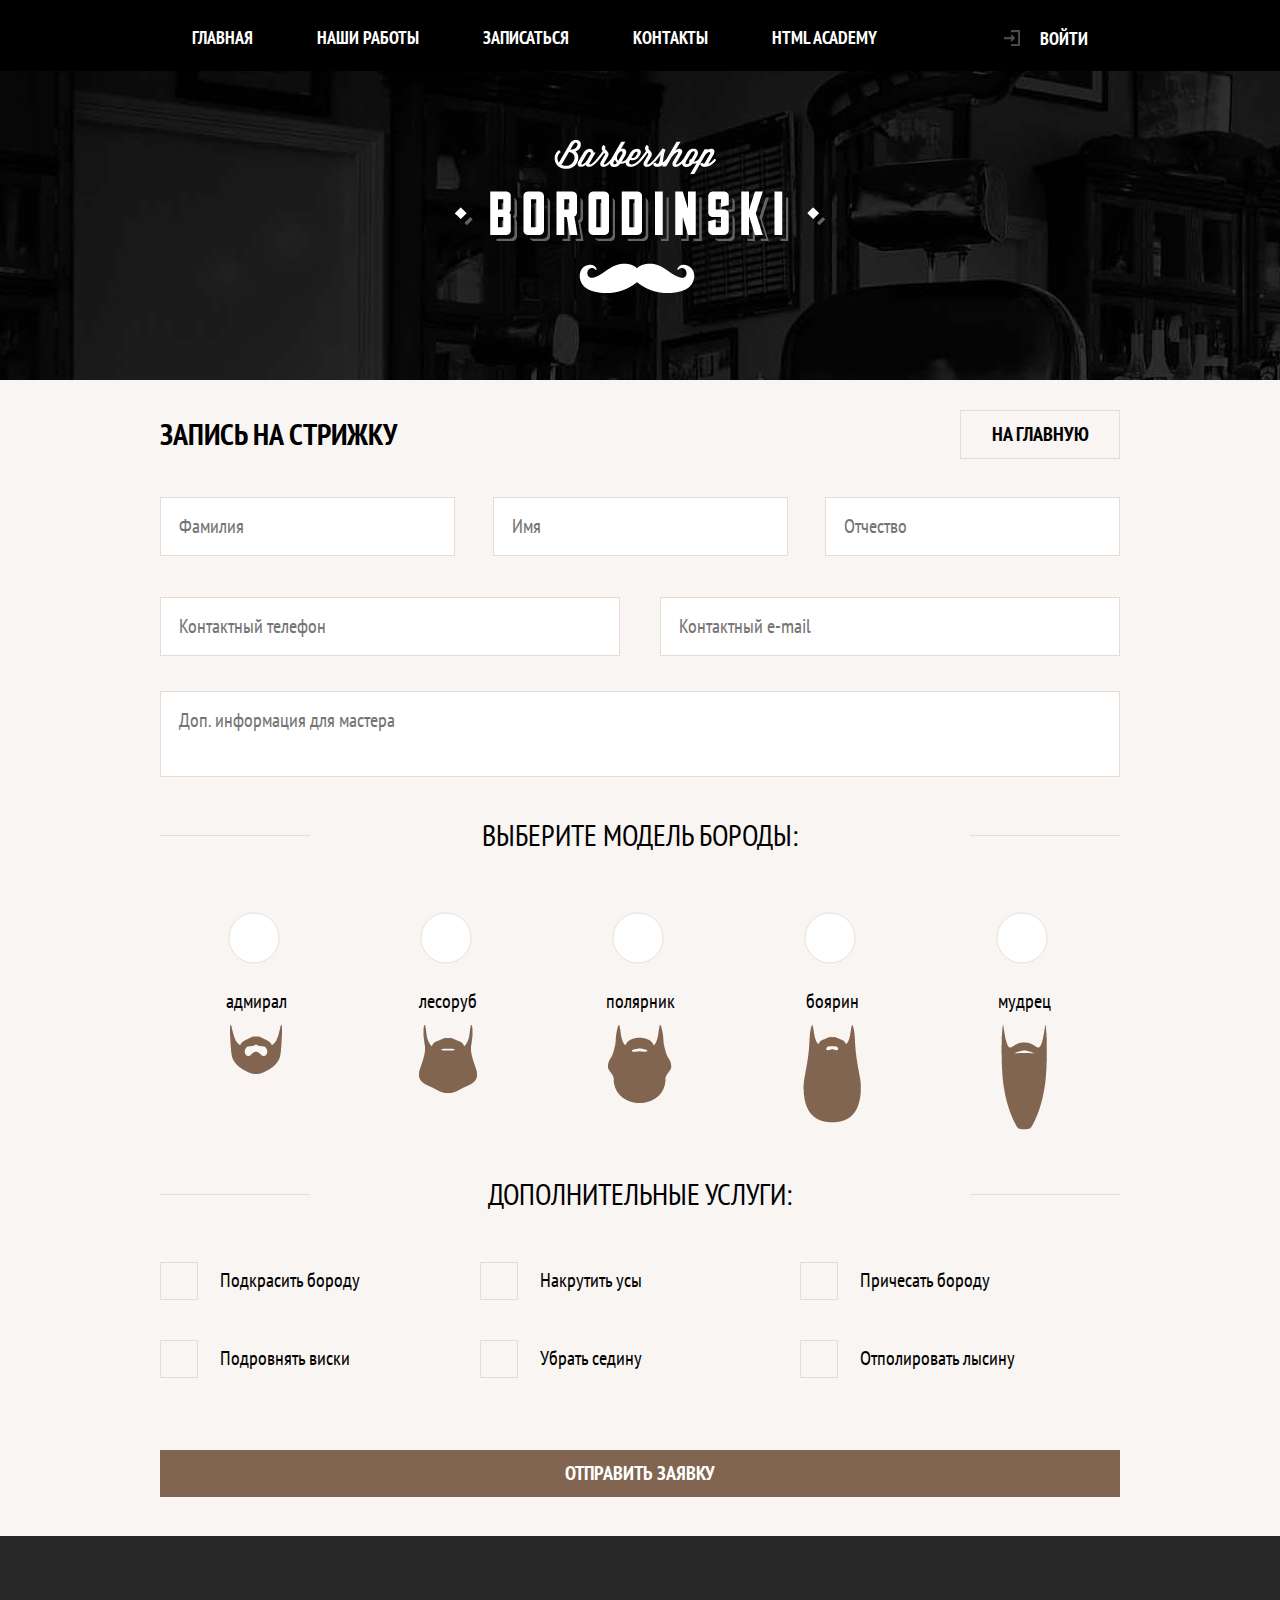
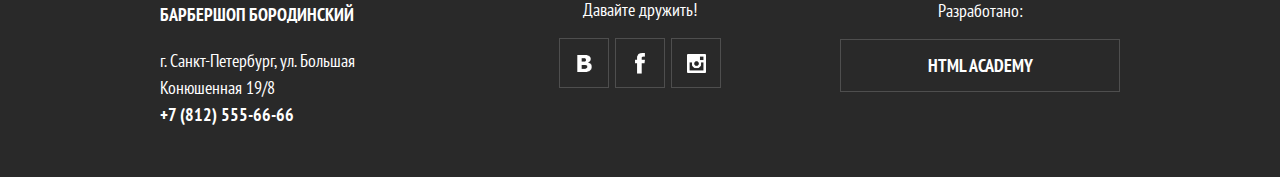
==== commit 88012fed: "Visual Pre-alpha version" ====
--- a/sign-up.html
+++ b/sign-up.html
@@ -6,7 +6,7 @@
     <meta name="viewport" content="width=device-width, initial-scale=1.0">
     <!-- правильный viewport тэг -->
     <title>Borodinski - barbershop</title>
-    <link rel="stylesheet" href="styles.css">
+    <link rel="stylesheet" href="./css/app.min.css">
 
     <link href="https://fonts.googleapis.com/css2?family=PT+Sans+Narrow:wght@400;700&display=swap" rel="stylesheet">
 </head>
@@ -15,9 +15,9 @@
     <header class="page-header">
         <a href="index.html" class="page-header__logo">
             <picture>
-                <source media="(min-width: 1200px)" srcset="img/svg/logotype-desktop.svg">
-                <source media="(min-width: 768px)" srcset="img/svg/logotype-tablet.svg">
-                <img class="page-header__logo-image" src="img/svg/logotype-mobile.svg" alt="Барбершоп Бородинский логотип">
+                <source media="(min-width: 1200px)" srcset="img/dest/svg/logotype-desktop.svg">
+                <source media="(min-width: 768px)" srcset="img/dest/svg/logotype-tablet.svg">
+                <img class="page-header__logo-image" src="img/dest/svg/logotype-mobile.svg" alt="Барбершоп Бородинский логотип">
             </picture>
         </a>
 
@@ -81,7 +81,7 @@
                          </svg>
                         <input type="radio" name="beard" value="admiral" id="admiralBeard" class="form-sign-up__input-radio" checked>
                         <label for="admiralBeard"><span>адмирал</span></label>
-                        <img src="img/svg/sign-up/beard-1.svg" alt="Борода адмирал">
+                        <img src="img/dest/svg/sign-up/beard-1.svg" alt="Борода адмирал">
                     </p>
                     <p>
                         <svg height="100" width="100" class="form-sign-up__radio-svg">
@@ -90,7 +90,7 @@
                          </svg>
                         <input type="radio" name="beard" value="lumberjack" id="lumberjackBeard" class="form-sign-up__input-radio">
                         <label for="lumberjackBeard"><span>лесоруб</span></label>
-                        <img src="img/svg/sign-up/beard-2.svg" alt="Борода лесоруба">
+                        <img src="img/dest/svg/sign-up/beard-2.svg" alt="Борода лесоруба">
                     </p>
                     <p>
                         <svg height="100" width="100" class="form-sign-up__radio-svg">
@@ -99,7 +99,7 @@
                          </svg>
                         <input type="radio" name="beard" value="polar" id="polarBeard" class="form-sign-up__input-radio">
                         <label for="polarBeard"><span>полярник</span></label>
-                        <img src="img/svg/sign-up/beard-3.svg" alt="Борода полярника">
+                        <img src="img/dest/svg/sign-up/beard-3.svg" alt="Борода полярника">
                     </p>
                     <p>
                         <svg height="100" width="100" class="form-sign-up__radio-svg">
@@ -108,7 +108,7 @@
                          </svg>
                         <input type="radio" name="beard" value="boyar" id="boyarBeard" class="form-sign-up__input-radio">
                         <label for="boyarBeard"><span>боярин</span></label>
-                        <img src="img/svg/sign-up/beard-4.svg" alt="Борода боярина">
+                        <img src="img/dest/svg/sign-up/beard-4.svg" alt="Борода боярина">
                     </p>
                     <p>
                         <svg height="100" width="100" class="form-sign-up__radio-svg">
@@ -117,7 +117,7 @@
                          </svg>
                         <input type="radio" name="beard" value="sage" id="sageBeard" class="form-sign-up__input-radio">
                         <label for="sageBeard"><span>мудрец</span></label>
-                        <img src="img/svg/sign-up/beard-5.svg" alt="Борода мудреца">
+                        <img src="img/dest/svg/sign-up/beard-5.svg" alt="Борода мудреца">
                     </p>
                     
                 </div>
@@ -170,13 +170,13 @@
             <div class="social__inner">
                 <h3 class="social__inner-title">Давайте дружить!</h3>
                 <div class="social__block social__block--vk">
-                    <img src="./img/vk-icon.png" alt="" class="social__block__img">
+                    <img src="./img/dest/vk-icon.png" alt="" class="social__block__img">
                 </div>
                 <div class="social__block social__block--fb">
-                    <img src="./img/facebook-icon.png" alt="" class="social__block__img">
+                    <img src="./img/dest/facebook-icon.png" alt="" class="social__block__img">
                 </div>
                 <div class="social__block social__block--inst">
-                    <img src="./img/insta-icon.png" alt="" class="social__block__img">
+                    <img src="./img/dest/insta-icon.png" alt="" class="social__block__img">
                 </div>
             </div>
         </div>
@@ -188,33 +188,63 @@
 
 
     <!-- Окно регистрации-->
-    <div class="autorization visually-hidden ">
-        <form action="#" class="autorization__form">
-            <h2 class="autorization__title">Личный кабинет</h2>
-            <span class="autorization__desc">Введите свой логин и пароль, чтобы войти</span>
-            <input type="text" class="autorization-field autorization__login">
-            <input type="password" class="autorization-field autorization__password">
-            <div class="autorization__options">
-                <label class="autorization__label">
-                    <input type="checkbox" class="checkbox">
-                    <span class="checkbox__span"></span>
-                    Запомните меня
-                </label>
-                <a href="#" class="autorization__forgot">Я забыл пароль</a>
-            </div>
-            <div class="autorization__buttons">
-                <button class="button button--enter">Войти</button>
-                <button class="button button--close">Закрыть</button>
-            </div>
-        </form>
+
+    <div class="autorization__wrapper visually-hidden  ">
+        <div class="autorization">
+            <form action="#" class="autorization__form">
+                <h2 class="autorization__title">Личный кабинет</h2>
+                <span class="autorization__desc">Введите свой логин и пароль, чтобы войти</span>
+                <p>
+                    <label class="visually-hidden" for="autorization__login">Логин</label>
+                    <input type="text" id="autorization__login" class="autorization-field autorization__login" name="login" placeholder="Логин">
+                </p>
+                <p>
+                    <label class="visually-hidden" for="autorization__password">Пароль</label>
+                    <input type="password" id="autorization__password" class="autorization-field autorization__password" placeholder="Пароль">
+                </p>
+
+
+                <div class="autorization__options">
+                    <label class="autorization__label">
+                        <input type="checkbox" class="checkbox">
+                        <span class="checkbox__span"></span>
+                        Запомните меня
+                    </label>
+                    <a href="#" class="autorization__forgot">Я забыл пароль!</a>
+                </div>
+                <div class="autorization__buttons">
+                    <button class="button button--brown button--enter">Войти <span>&nbsp;в личный кабинет</span></button>
+                    <button class="button button--white button--close">Закрыть</button>
+                </div>
+            </form>
+            <div class="cross">
+                <span class="cross45"></span>
+                <span class="cross-45"></span>
+            </div>
+        </div>
     </div>
 
-
-    <script src="./js/modules/advantage.js"></script>
-    <script src="./js/modules/toggle.js"></script>
-    <script src="./js/modules/autorization.js"></script>
-    <script src="./js/modules/radio.js"></script>
-    <script src="./js/modules/nav.js"></script>
+    <!-- Модальные окна статусы формы с усами -->
+    <div class="modal visually-hidden">
+        <div class="modal-success">
+            <h2 class="modal-title">Это успех!</h2>
+            <p class="modal-text">Ваша заявка отправлена. <br>
+                Ожидайте, мы свяжемся с вами как только 
+                будет <br> минутка.</p>
+            <button class="button button--brown modal-button">Закрыть Окно</button>   
+        </div>
+        <div class="modal-failure">
+            <h2 class="modal-title">Неудача</h2>
+            <p class="modal-text">Что-то пошло не так. <br> Проверьте выделенные <br> красным поля формы.</p>
+            <button class="button button--brown modal-button">ОК</button>
+        </div>
+    </div>
+    
+    <div class="overlay visually-hidden"></div>
+
+
+    <script  src="./js/app.min.js"></script>
+
 </body>
 
 </html>--- a/css/app.min.css
+++ b/css/app.min.css
@@ -0,0 +1 @@
+body{position:relative;min-width:320px;margin:0;padding:0;font-size:18px;line-height:27px;font-family:Arial,sans-serif;color:#444;font-style:normal;-webkit-box-sizing:border-box;box-sizing:border-box;background:#292929;background-size:720px auto}.visually-hidden:not(:focus):not(:active){position:absolute;width:1px;height:1px;margin:-1px;border:0;padding:0;white-space:nowrap;-webkit-clip-path:inset(100%);clip-path:inset(100%);clip:rect(0,0,0,0);overflow:hidden}.href_ancor{display:none}@media (min-width:768px){body{background:#292929 url(../img/dest/bb-desktop.jpg) no-repeat 50% 0;background-position:center -10px}}@media (min-width:1200px){body{background:#292929 url(../img/dest/bb-desktop.jpg) no-repeat;background-position:-380px 10px}}.page-header{display:-webkit-box;display:-ms-flexbox;display:flex;-webkit-box-orient:vertical;-webkit-box-direction:normal;-ms-flex-direction:column;flex-direction:column}.page-header__logo{margin:0 auto}.page-header__logo-image{padding:29px 0 26px;width:226px;height:30px}@media (min-width:768px){.page-header{padding-bottom:20px}.page-header__logo{-webkit-box-ordinal-group:3;-ms-flex-order:2;order:2;margin-bottom:420px}.page-header__logo .page-header__logo-image{width:370px;height:101px}}@media (min-width:1200px){.page-header__logo .page-header__logo-image{width:370px;height:153px}}.main-nav{position:relative;width:100%;margin:0 auto;min-height:51px;background-color:#826550}.main-nav__list{list-style:none;padding:0;margin:0;width:250px}.main-nav__toggle{position:absolute;top:0;right:0;z-index:2;display:block;width:70px;height:50px;background-color:#6a4d38;cursor:pointer;border:none}.main-nav__toggle:active,.main-nav__toggle:hover{background-color:#624530}.main-nav--closed .main-nav__toggle::before{content:'';position:absolute;top:15px;left:17px;width:36px;height:2px;background-color:#fff;-webkit-box-shadow:0 8px 0 0 #fff,0 16px 0 0 #fff;box-shadow:0 8px 0 0 #fff,0 16px 0 0 #fff}.main-nav--closed .main-nav__toggle:active::before{background-color:rgba(255,255,255,.3);-webkit-box-shadow:0 8px 0 0 rgba(255,255,255,.3),0 16px 0 0 rgba(255,255,255,.3);box-shadow:0 8px 0 0 rgba(255,255,255,.3),0 16px 0 0 rgba(255,255,255,.3)}.main-nav--opened .main-nav__toggle{top:0;left:auto;right:250px}.main-nav--opened .main-nav__toggle::after,.main-nav--opened .main-nav__toggle::before{content:'';position:absolute;top:24px;left:18px;width:36px;height:2px;background-color:#fff}.main-nav--opened .main-nav__toggle::before{-webkit-transform:rotate(45deg);-ms-transform:rotate(45deg);transform:rotate(45deg)}.main-nav--opened .main-nav__toggle::after{-webkit-transform:rotate(-45deg);-ms-transform:rotate(-45deg);transform:rotate(-45deg)}@media (max-width:767px){.main-nav--closed .site-list__item{display:none}.main-nav--closed .site-list__item--active{display:block;position:absolute;left:42%}.main-nav--closed .site-list__item--active a{display:block;text-align:center}.main-nav--closed .user-list__item{display:none}.main-nav--opened .main-nav__wrapper{position:absolute;top:0;right:0;left:70;z-index:10;min-height:80vh;background-color:#6a4d38}.main-nav--opened .site-list__item{background-color:#826550}.main-nav--opened .main-nav__wrapper::before{content:'';position:absolute;left:0;top:0;z-index:2;width:7px;height:100%;-webkit-box-shadow:inset 4px 0 7px -2px rgba(0,0,0,.4);box-shadow:inset 4px 0 7px -2px rgba(0,0,0,.4)}}@media (min-width:768px){.main-nav__toggle{display:none}.main-nav{width:100%;height:70px;margin-bottom:40px;border-bottom:1px solid transparent;background-color:#000}.main-nav__wrapper{display:-webkit-box;display:-ms-flexbox;display:flex;-webkit-box-pack:justify;-ms-flex-pack:justify;justify-content:space-between;width:640px;margin:0 auto}.main-nav__list{display:-webkit-box;display:-ms-flexbox;display:flex;-webkit-box-pack:justify;-ms-flex-pack:justify;justify-content:space-between}}@media (min-width:1200px){.main-nav__wrapper{width:960px}}.site-list__item{-webkit-box-sizing:border-box;box-sizing:border-box;height:50px;padding:11px 0 16px 22px;border-top:1px solid #886e5b;border-bottom:1px solid #71543f;margin:0 auto}.site-list__item a{text-decoration:none;cursor:pointer;font-family:'PT Sans Narrow',sans-serif;text-transform:uppercase;font-size:18px;line-height:24px;font-weight:700;letter-spacing:normal;color:#fff}.site-list__item:hover{background-color:#624530}.site-list__item--active{padding-left:20px}@media (min-width:768px){.site-list{display:-webkit-box;display:-ms-flexbox;display:flex}.site-list .site-list__item{border:none;padding:0;padding-top:25px;margin:0;margin-right:32px;height:73px}.site-list .site-list__item a{white-space:nowrap}.site-list .site-list__item a:hover{color:#826550}.site-list__item:hover{background-color:transparent}.site-list .site-list__item--active{border-bottom:3px solid #826550}}@media (min-width:1200px){.site-list{margin-left:32px}.site-list .site-list__item{margin-right:64px}.site-list__item:hover{background-color:#fff;color:#000}.site-list__item:hover a:hover{color:inherit}.site-list .site-list__item--active{border:none}}.user-list__item{background-color:#6a4d38}.user-list__item a{text-decoration:none;cursor:pointer;font-family:'PT Sans Narrow',sans-serif;text-transform:uppercase;font-size:18px;line-height:24px;font-weight:700;letter-spacing:normal;color:#fff;text-transform:none;font-weight:400;position:relative;display:block;padding:17px 21px;padding-left:49px}.user-list__login-icon{position:absolute;top:19px;left:21px;width:16px;height:16px}@media (min-width:768px){.user-list{width:auto}.user-list__item{background-color:inherit;padding-top:25px}.user-list__item a{padding:0;padding-left:16px;white-space:nowrap}.user-list__item a:not(.user-list__login-icon){color:#000}.user-list__login-icon{top:0;padding-top:5px}.user-list__login-icon polygon{fill:#fff}.user-list__login-icon polygon{fill:red}}@media (min-width:1200px){.user-list__item{padding-right:32px}.user-list__item a{padding-top:2px;padding-left:36px;font-family:'PT Sans Narrow',sans-serif;text-transform:uppercase;font-size:18px;line-height:24px;font-weight:700;letter-spacing:normal;color:#fff}.user-list__item a:not(.user-list__login-icon){color:#fff}.user-list__login-icon{left:0}}.footer{display:-webkit-box;display:-ms-flexbox;display:flex;-webkit-box-orient:vertical;-webkit-box-direction:normal;-ms-flex-direction:column;flex-direction:column;-webkit-box-align:center;-ms-flex-align:center;align-items:center;background-color:#292929;padding-top:35px}.contacts{text-align:center;display:-webkit-box;display:-ms-flexbox;display:flex;-webkit-box-orient:vertical;-webkit-box-direction:normal;-ms-flex-direction:column;flex-direction:column}.footer__name-org{font-family:'PT Sans Narrow',sans-serif;font-size:18px;line-height:27px;font-weight:700;letter-spacing:normal;color:#fff;font-style:normal}.footer__adress{font-family:'PT Sans Narrow',sans-serif;font-size:18px;line-height:27px;font-weight:400;letter-spacing:normal;color:#fff;font-style:normal}.block-link{border:solid 1px #4e4e4e;padding:12px 74px}.block-link:hover{background-color:#515151;cursor:pointer}.block-link a{font-family:'PT Sans Narrow',sans-serif;font-size:18px;line-height:27px;font-weight:700;letter-spacing:normal;color:#fff;font-style:normal;text-decoration:none}.social{display:-webkit-box;display:-ms-flexbox;display:flex;-webkit-box-pack:center;-ms-flex-pack:center;justify-content:center;width:100%}.social__inner{display:-webkit-box;display:-ms-flexbox;display:flex}.social__inner-title{display:none}.social__block{margin-top:26px;border:solid 1px #4e4e4e;display:-webkit-box;display:-ms-flexbox;display:flex;-webkit-box-pack:center;-ms-flex-pack:center;justify-content:center;width:108px;-webkit-box-sizing:border-box;box-sizing:border-box}.social__block:hover{cursor:pointer;background-color:#515151}.social__block img{margin:0;padding:28px 0 28px}.social__block--vk img{margin-top:5px}.developer{margin-top:35px;display:-webkit-box;display:-ms-flexbox;display:flex;-webkit-box-orient:vertical;-webkit-box-direction:normal;-ms-flex-direction:column;flex-direction:column}.developer__title{font-family:'PT Sans Narrow',sans-serif;font-size:18px;line-height:27px;font-weight:400;letter-spacing:normal;color:#fff;font-style:normal;-ms-flex-item-align:center;-ms-grid-row-align:center;align-self:center;margin-bottom:15px}.developer .block-link{width:280px;margin-bottom:25px;display:-webkit-box;display:-ms-flexbox;display:flex;-webkit-box-pack:center;-ms-flex-pack:center;justify-content:center;-webkit-box-sizing:border-box;box-sizing:border-box}@media (min-width:768px){.footer{-webkit-box-orient:horizontal;-webkit-box-direction:normal;-ms-flex-direction:row;flex-direction:row;-ms-flex-wrap:wrap;flex-wrap:wrap;margin:0 auto;padding-top:30px;-webkit-box-pack:justify;-ms-flex-pack:justify;justify-content:space-between;width:640px}.footer__name-org{text-transform:uppercase}.contacts .block-link{display:none}.contacts__addr{text-align:left}.contacts{-webkit-box-ordinal-group:2;-ms-flex-order:1;order:1;padding-top:30px}.developer{-webkit-box-ordinal-group:3;-ms-flex-order:2;order:2;margin-top:30px}.social{-webkit-box-ordinal-group:4;-ms-flex-order:3;order:3;width:640px;-webkit-box-pack:justify;-ms-flex-pack:justify;justify-content:space-between;margin-bottom:59px}.social__block{display:-webkit-box;display:-ms-flexbox;display:flex;-webkit-box-pack:center;-ms-flex-pack:center;justify-content:center;width:214px}.social__block img{padding:28px 0 28px}}@media (min-width:1200px){.footer{width:960px;-ms-flex-wrap:nowrap;flex-wrap:nowrap;-ms-flex-pack:distribute;justify-content:space-around;padding-bottom:30px}.footer__adress{margin-bottom:0}.contacts{-webkit-box-ordinal-group:2;-ms-flex-order:1;order:1;width:320px;padding-top:15px}.contacts .block-link{display:-webkit-box;display:-ms-flexbox;display:flex;border:none;padding:0;font-family:'PT Sans Narrow',sans-serif;font-size:18px;line-height:27px;font-weight:400;letter-spacing:normal;color:#fff;font-style:normal}.social{-webkit-box-ordinal-group:3;-ms-flex-order:2;order:2;width:320px;-ms-flex-wrap:wrap;flex-wrap:wrap}.social__inner{-ms-flex-wrap:wrap;flex-wrap:wrap;-webkit-box-pack:center;-ms-flex-pack:center;justify-content:center;margin-top:30px}.social__inner-title{font-family:'PT Sans Narrow',sans-serif;font-size:18px;line-height:27px;font-weight:400;letter-spacing:normal;color:#fff;font-style:normal;display:-webkit-box;display:-ms-flexbox;display:flex;width:320px;-webkit-box-pack:center;-ms-flex-pack:center;justify-content:center;margin:0;margin-bottom:15px}.social__block{width:50px;height:50px;margin-top:0;margin-right:6px;-webkit-box-orient:vertical;-webkit-box-direction:normal;-ms-flex-direction:column;flex-direction:column;-webkit-box-align:center;-ms-flex-align:center;align-items:center}.social__block:last-child{margin-right:0}.social__block img{padding:0;margin:0;width:15px;height:17px}.social__block--fb img{width:10px;height:21px}.social__block--inst img{width:19px;height:19px}.developer__title{display:-webkit-box;display:-ms-flexbox;display:flex;-webkit-box-pack:center;-ms-flex-pack:center;justify-content:center;width:280px}.developer{-webkit-box-ordinal-group:4;-ms-flex-order:3;order:3;-webkit-box-orient:horizontal;-webkit-box-direction:normal;-ms-flex-direction:row;flex-direction:row;-ms-flex-wrap:wrap;flex-wrap:wrap;-webkit-box-pack:end;-ms-flex-pack:end;justify-content:flex-end;width:320px;-webkit-box-align:center;-ms-flex-align:center;align-items:center;margin-top:0}}.title{font-family:'PT Sans Narrow',sans-serif;text-transform:uppercase;font-size:30px;line-height:34px;color:#000;font-weight:700;padding:0;text-align:center}.title__wrapper{display:-webkit-box;display:-ms-flexbox;display:flex;-webkit-box-pack:justify;-ms-flex-pack:justify;justify-content:space-between;width:100%;margin-bottom:38px;padding-top:30px}.overlay{position:absolute;top:0;left:0;width:100%;height:100%;z-index:99;background-color:rgba(41,41,41,.9);cursor:pointer}.cross{display:none}@media (min-width:768px){.cross{position:absolute;top:52px;right:-77px;width:33px;height:33px;cursor:pointer}.cross45{position:absolute;left:50%;width:2px;height:33px;background-color:#fff;-webkit-transform:rotate(45deg);-ms-transform:rotate(45deg);transform:rotate(45deg)}.cross-45{position:absolute;left:50%;width:2px;height:33px;background-color:#fff;-webkit-transform:rotate(-45deg);-ms-transform:rotate(-45deg);transform:rotate(-45deg)}}.modal{position:absolute;z-index:100;width:100%}.modal-failure,.modal-success{width:320px;margin:0 auto;display:-webkit-box;display:-ms-flexbox;display:flex;-webkit-box-orient:vertical;-webkit-box-direction:normal;-ms-flex-direction:column;flex-direction:column;-webkit-box-align:center;-ms-flex-align:center;align-items:center;-webkit-box-sizing:border-box;box-sizing:border-box;padding:47px;background-color:#fff}.modal-title{font-family:'PT Sans Narrow',sans-serif;font-size:40px;line-height:40px;color:#000;font-weight:700;text-transform:uppercase;text-align:center;padding:0;margin:0;margin-top:10px}.modal-text{font-family:'PT Sans Narrow',sans-serif;font-size:18px;line-height:27px;font-weight:400;letter-spacing:normal;color:#fff;font-style:normal;color:#000;text-align:center;padding:0;margin:0;margin-top:20px;margin-bottom:36px}.modal-button{margin-bottom:47px}@media (min-width:768px){.modal-failure,.modal-success{width:460px;margin:0 auto}}.decorative__triangle-white{fill:#fff;position:absolute;top:42px;left:-21px}.slider-toggles__toggle-transparrent{cursor:pointer}.button{display:-webkit-box;display:-ms-flexbox;display:flex;-webkit-box-pack:center;-ms-flex-pack:center;justify-content:center;width:160px;margin:0;padding:10px 20px;max-height:50px;overflow:hidden;-webkit-box-sizing:border-box;box-sizing:border-box;cursor:pointer;text-decoration:none;border:none;text-align:center}.button--white{font-family:'PT Sans Narrow',sans-serif;text-transform:uppercase;font-size:20px;line-height:27px;color:#000;font-weight:700;border:1px solid #e5ddd5}.button--brown{font-family:'PT Sans Narrow',sans-serif;text-transform:uppercase;font-size:20px;line-height:27px;color:#fff;font-weight:700;background-color:#826550}.button:hover{border-color:#d5c9bd}.button:active{background-color:#d5c9bd;color:#958c84}.autorization__wrapper{position:absolute;top:144px;z-index:100;width:100%}.autorization{position:relative;width:320px;margin:0 auto;padding:37px 20px;background-color:#f8f5f2;-webkit-box-sizing:border-box;box-sizing:border-box}.autorization__form{display:-webkit-box;display:-ms-flexbox;display:flex;-webkit-box-orient:vertical;-webkit-box-direction:normal;-ms-flex-direction:column;flex-direction:column;-webkit-box-sizing:border-box;box-sizing:border-box}.autorization__title{margin-top:0;margin-bottom:20px;text-align:center;font-family:'PT Sans Narrow',sans-serif;text-transform:uppercase;font-size:30px;line-height:30px;color:#fff;font-weight:700;color:#000}.autorization__desc{font-family:'PT Sans Narrow',sans-serif;font-size:18px;line-height:27px;font-weight:400;letter-spacing:normal;color:#fff;font-style:normal;color:#000;text-align:center;margin-bottom:27px}.autorization-field{position:relative;-webkit-box-sizing:border-box;box-sizing:border-box;width:280px;height:50px;padding-right:50px;padding-left:17px;margin:0 auto;margin-bottom:6px;width:100%;border:1px solid #e5ddd5;z-index:1;font-family:'PT Sans Narrow',sans-serif;font-size:18px;line-height:27px;font-weight:400;letter-spacing:normal;color:#fff;font-style:normal;color:#000}.autorization-field:hover{border:1px solid #d5c9bd}.autorization p{-webkit-box-sizing:border-box;box-sizing:border-box;margin:0;margin-bottom:7px;padding:0;width:100%}p>.autorization__login{background:url(../img/dest/User-login-ico.png);background-position:245px center;background-repeat:no-repeat;background-color:#fff}p>.autorization__password{background:url(../img/dest/user-lock-ico.png);background-position:245px center;background-repeat:no-repeat;background-color:#fff}.autorization__options{font-family:'PT Sans Narrow',sans-serif;font-size:18px;line-height:27px;font-weight:400;letter-spacing:normal;color:#fff;font-style:normal;color:#000;display:-webkit-box;display:-ms-flexbox;display:flex;-webkit-box-pack:justify;-ms-flex-pack:justify;justify-content:space-between;-ms-flex-wrap:wrap;flex-wrap:wrap;margin-top:20px}.autorization__label{position:relative;margin-bottom:29px;padding-left:48px}.autorization__label input{display:none}.checkbox__span::before{content:'';position:absolute;left:0;top:-3px;bottom:auto;width:33px;height:33px;-webkit-box-sizing:border-box;box-sizing:border-box;border:1px solid #d5c9bd;background-color:#fff}.autorization__label>.checkbox[type=checkbox]:checked+span::after{content:'';position:absolute;left:6px;top:6px;width:22px;height:16px;background:url(../img/dest/svg/sign-up/accept.svg)}.autorization__forgot{color:inherit;cursor:pointer}.autorization__buttons{display:-webkit-box;display:-ms-flexbox;display:flex;-webkit-box-pack:justify;-ms-flex-pack:justify;justify-content:space-between}.button--close,.button--enter{width:130px}.button--close span,.button--enter span{display:none}@media (min-width:768px){.autorization{width:460px;margin:0 auto;padding:52px 70px 57px}p>.autorization-field{background-position:280px center}.button--close{display:none}.button--enter{-webkit-box-flex:1;-ms-flex-positive:1;flex-grow:1}.button--enter span{display:block}}.advantage{background-color:#fff;display:-webkit-box;display:-ms-flexbox;display:flex;-webkit-box-orient:vertical;-webkit-box-direction:normal;-ms-flex-direction:column;flex-direction:column;position:relative;width:100%;margin:0 auto}.advantage::after{content:'';position:absolute;background:#fff;width:inherit;z-index:-1;-webkit-transform:rotate(45deg);-ms-transform:rotate(45deg);transform:rotate(45deg)}.advantage__wrapper{width:320px;margin:0 auto}.advantage__info{display:-webkit-box;display:-ms-flexbox;display:flex;-webkit-box-orient:vertical;-webkit-box-direction:normal;-ms-flex-direction:column;flex-direction:column;margin:0 auto;height:185px}.advantage__slogan{font-family:'PT Sans Narrow',sans-serif;text-transform:uppercase;font-size:30px;line-height:34px;color:#000;font-weight:700;text-align:center;margin:0 auto;max-width:207px;margin-top:30px}.advantage__text{font-family:'PT Sans Narrow',sans-serif;font-size:20px;line-height:27px;color:#000;font-weight:200;-ms-flex-item-align:center;-ms-grid-row-align:center;align-self:center;text-align:center;max-width:245px;margin:0;margin-top:15px}.advantage-list{display:-webkit-box;display:-ms-flexbox;display:flex;-webkit-box-orient:vertical;-webkit-box-direction:normal;-ms-flex-direction:column;flex-direction:column;-webkit-box-align:center;-ms-flex-align:center;align-items:center;background-color:#242424;padding:0 20px}.advantage-items{display:-webkit-box;display:-ms-flexbox;display:flex;-webkit-box-orient:vertical;-webkit-box-direction:normal;-ms-flex-direction:column;flex-direction:column;-webkit-box-align:center;-ms-flex-align:center;align-items:center;margin-top:40px;width:280px;min-height:380px;display:none}.advantage-items--active{display:-webkit-box;display:-ms-flexbox;display:flex}.advantage-items__title{font-family:'PT Sans Narrow',sans-serif;text-transform:uppercase;font-size:30px;line-height:34px;color:#fff;font-weight:700;margin:0;margin-top:30px;text-align:center}.advantage-items__text{font-family:'PT Sans Narrow',sans-serif;font-size:20px;line-height:27px;color:#fff;font-weight:200;width:230px;margin-top:23px;text-align:center}.slider-toggles--white{display:-webkit-box;display:-ms-flexbox;display:flex;-webkit-box-orient:horizontal;-webkit-box-direction:normal;-ms-flex-direction:row;flex-direction:row;margin-top:30px;margin-bottom:47px}.slider-toggles--white .slider-toggles__container input[type=radio]{display:none}.slider-toggles--white .slider-toggles__toggle-transparrent::before{content:"";display:-webkit-box;display:-ms-flexbox;display:flex;width:10px;height:10px;border:solid 2px #959595;margin-right:23px;margin-left:23px;-webkit-transform:rotate(45deg);-ms-transform:rotate(45deg);transform:rotate(45deg)}.slider-toggles--white .slider-toggles__toggle:checked+.slider-toggles__toggle-transparrent::before{background-color:#fff}@media (max-width:767px){.advantage__wrapper{width:100%}.stats__wrapper{width:100%}}@media (min-width:768px){.advantage{background-color:#353535;width:100%;margin:-185px auto}.advantage__wrapper{width:768px;margin:0 auto}.advantage__info{position:relative;width:640px;-webkit-box-orient:horizontal;-webkit-box-direction:normal;-ms-flex-direction:row;flex-direction:row;-webkit-box-sizing:border-box;box-sizing:border-box;margin:0 auto;margin-top:-185px;padding:30px 40px;background-color:#fff}.advantage__slogan,.advantage__text{margin:0}.advantage__text{margin-left:100px;padding-top:5px;text-align:left}.advantage__slogan{font-family:'PT Sans Narrow',sans-serif;font-size:40px;line-height:40px;color:#000;font-weight:700;width:300px;text-transform:none;text-align:left}.advantage-list{display:-webkit-box;display:-ms-flexbox;display:flex;-webkit-box-orient:vertical;-webkit-box-direction:normal;-ms-flex-direction:column;flex-direction:column;padding:0;background-color:#353535}.advantage-items{display:-webkit-box;display:-ms-flexbox;display:flex;-webkit-box-orient:horizontal;-webkit-box-direction:normal;-ms-flex-direction:row;flex-direction:row;width:580px;padding:0 30px;margin:0;min-height:177px;border-bottom:1px solid #4a4a4a;background-color:#353535}.advantage-items img{margin-right:32px}.advantage-items__title{text-align:left;margin-top:0}.advantage-items__text{width:100%;text-align:left;margin-top:20px;margin-bottom:0}.slider-toggles{display:none}}@media (min-width:1200px){.advantage{width:100%}.advantage__wrapper{width:960px;display:-webkit-box;display:-ms-flexbox;display:flex;-ms-flex-wrap:wrap;flex-wrap:wrap;margin:0 auto;margin-top:-153px}.advantage__info{-webkit-box-orient:vertical;-webkit-box-direction:normal;-ms-flex-direction:column;flex-direction:column;width:320px;height:auto;margin:0;-webkit-box-sizing:border-box;box-sizing:border-box}.advantage__slogan{-webkit-box-ordinal-group:2;-ms-flex-order:1;order:1}.advantage__text{-webkit-box-ordinal-group:3;-ms-flex-order:2;order:2;margin:0}.advantage-list{-webkit-box-orient:horizontal;-webkit-box-direction:normal;-ms-flex-direction:row;flex-direction:row;padding-top:80px;padding-bottom:80px;-webkit-box-sizing:border-box;box-sizing:border-box}.advantage-items{-webkit-box-sizing:border-box;box-sizing:border-box;-webkit-box-orient:vertical;-webkit-box-direction:normal;-ms-flex-direction:column;flex-direction:column;-webkit-box-align:center;-ms-flex-align:center;align-items:center;width:320px;min-height:348px;border:none;border-right:1px solid #4a4a4a}.advantage-items:nth-last-child(-n+2){border:none}.advantage-items img{margin:0;margin-bottom:36px}.advantage-item__text{display:-webkit-box;display:-ms-flexbox;display:flex;-webkit-box-orient:vertical;-webkit-box-direction:normal;-ms-flex-direction:column;flex-direction:column;-webkit-box-align:center;-ms-flex-align:center;align-items:center}.advantage-item__text .advantage-items__text{text-align:center}}.news-promo{display:-webkit-box;display:-ms-flexbox;display:flex;-webkit-box-orient:vertical;-webkit-box-direction:normal;-ms-flex-direction:column;flex-direction:column;background-color:#f8f5f2;border-bottom:1px solid #e5ddd5;width:100%;margin:0 auto}.news-promo__wrapper{width:320px;margin:0 auto}.news-promo__title{text-align:center}.news-promo__block{display:-webkit-box;display:-ms-flexbox;display:flex;margin-bottom:20px}.news-promo__block:hover .news-promo__date svg{fill:#826550;cursor:pointer}.news-promo__block:hover .news-promo__description{color:#826550;-webkit-text-decoration-line:underline;text-decoration-line:underline;cursor:pointer}.news-promo__block:first-child{border-bottom:1px solid #e5ddd5}.news-promo__block:last-child{display:none}.news-promo__date{position:relative;width:50px;height:60px;margin-right:20px;margin-top:10px;margin-bottom:20px;padding-top:5px}.news-promo__date svg{z-index:1;fill:#000}.news-promo__date b{position:absolute;top:0;z-index:10}.news-promo__day{margin-top:8px}.news-promo__mounth{margin-top:36px}.news-promo__day{font-family:'PT Sans Narrow',sans-serif;text-transform:uppercase;font-size:30px;line-height:30px;color:#fff;font-weight:700;padding:0 12px}.news-promo__mounth{font-family:'PT Sans Narrow',sans-serif;font-size:18px;line-height:18px;font-weight:400;letter-spacing:normal;color:#fff;font-style:normal;padding-left:12px}.news-promo__list{padding:0 20px;margin-bottom:0}.news-promo__block:last-child{border:none;margin-bottom:0}.news-promo__description{font-family:'PT Sans Narrow',sans-serif;font-size:20px;line-height:27px;color:#000;font-weight:200;text-align:left;margin:0;padding-bottom:19px}.news-promo__button{margin:0 auto;margin-bottom:30px}@media (min-width:768px){.news-promo{width:100%;margin:185px auto 0;-webkit-box-sizing:border-box;box-sizing:border-box}.news-promo__wrapper{width:768px;margin:0 auto;display:-webkit-box;display:-ms-flexbox;display:flex;-webkit-box-pack:justify;-ms-flex-pack:justify;justify-content:space-between;-ms-flex-wrap:wrap;flex-wrap:wrap}.news-promo__title{padding-left:70px;width:320px;-webkit-box-ordinal-group:2;-ms-flex-order:1;order:1;text-align:left;margin-top:44px;margin-bottom:60px}.news-promo__button{-webkit-box-ordinal-group:3;-ms-flex-order:2;order:2;margin:0;margin-top:44px;margin-right:65px}.news-promo__list{-webkit-box-ordinal-group:4;-ms-flex-order:3;order:3;display:-webkit-box;display:-ms-flexbox;display:flex;margin:0 auto;-webkit-box-sizing:border-box;box-sizing:border-box;padding:0}.news-promo__block{width:288px;margin-right:32px;border:none}.news-promo__list .news-promo__block{border:none}}@media (min-width:1200px){.news-promo{width:100%;padding:0;padding-top:55px;background-color:#f8f5f2;-webkit-box-pack:justify;-ms-flex-pack:justify;justify-content:space-between}.news-promo__wrapper{width:960px;margin:0 auto}.news-promo__block:last-child{display:-webkit-box;display:-ms-flexbox;display:flex}.news-promo__button{margin-right:0}}.reviews{display:-webkit-box;display:-ms-flexbox;display:flex;-webkit-box-orient:vertical;-webkit-box-direction:normal;-ms-flex-direction:column;flex-direction:column;-webkit-box-align:center;-ms-flex-align:center;align-items:center;background-color:#f8f5f2;position:relative;margin-bottom:35px;width:100%;margin:0 auto}.reviews__wrapper{width:320px;margin:0 auto}.reviews__title{text-align:center;font-family:'PT Sans Narrow',sans-serif;text-transform:uppercase;font-size:30px;line-height:34px;color:#000;font-weight:700}.reviews__block{display:none}.reviews__block-inner{display:-webkit-box;display:-ms-flexbox;display:flex}.reviews__block--active{display:-webkit-box;display:-ms-flexbox;display:flex;margin-bottom:20px}.reviews__list{font-family:'PT Sans Narrow',sans-serif;font-size:20px;line-height:27px;color:#000;font-weight:200;display:-webkit-box;display:-ms-flexbox;display:flex;-webkit-box-orient:vertical;-webkit-box-direction:normal;-ms-flex-direction:column;flex-direction:column;margin:0;padding:0 20px 19px}.reviews__img{width:50px;height:49px;margin-right:20px;margin-top:10px}.reviews__review{margin-top:10px;margin-bottom:0}.arrow-button{list-style:none}.slider-toggles--black{display:-webkit-box;display:-ms-flexbox;display:flex;-webkit-box-orient:horizontal;-webkit-box-direction:normal;-ms-flex-direction:row;flex-direction:row;margin-top:30px;margin-bottom:47px;margin:0 auto;margin-top:25px;margin-bottom:35px}.slider-toggles--black .slider-toggles__container input[type=radio]{display:none}.slider-toggles--black .slider-toggles__toggle-transparrent::before{content:"";display:-webkit-box;display:-ms-flexbox;display:flex;width:10px;height:10px;border:solid 2px #959595;margin-right:23px;margin-left:23px;-webkit-transform:rotate(45deg);-ms-transform:rotate(45deg);transform:rotate(45deg)}.slider-toggles--black .slider-toggles__toggle:checked+.slider-toggles__toggle-transparrent::before{background-color:#353535}.reviews__button{display:none}@media (min-width:768px){.reviews{width:100%}.reviews__wrapper{display:-webkit-box;display:-ms-flexbox;display:flex;-webkit-box-pack:justify;-ms-flex-pack:justify;justify-content:space-between;-ms-flex-wrap:wrap;flex-wrap:wrap;width:768px;margin:0 auto;-webkit-box-sizing:border-box;box-sizing:border-box}.reviews__title{text-align:left;margin-top:46px;margin-bottom:45px;padding-left:70px}.reviews__list{position:relative;display:-webkit-box;display:-ms-flexbox;display:flex;-webkit-box-orient:horizontal;-webkit-box-direction:normal;-ms-flex-direction:row;flex-direction:row;border:1px solid #e5ddd5;border-right:none;border-left:none;list-style:none;width:640px;padding:0;margin:0 auto;margin-bottom:72px}.reviews__block{margin:0}.reviews__block-inner{display:-webkit-box;display:-ms-flexbox;display:flex;padding:36px 30px}.reviews__img{width:80px;height:80px}.reviews__review{margin-bottom:0;font-family:'PT Sans Narrow',sans-serif;font-size:20px;line-height:27px;color:#000;font-weight:200}.arrow-button{display:-webkit-box;display:-ms-flexbox;display:flex;-webkit-box-orient:vertical;-webkit-box-direction:normal;-ms-flex-direction:column;flex-direction:column;-webkit-box-align:center;-ms-flex-align:center;align-items:center;min-width:48px;list-style:none;border-right:1px solid #e5ddd5;border-left:1px solid #e5ddd5;cursor:pointer}.arrow-button:hover{border-color:#d5c9bd}.arrow-button:active{background-color:#d5c9bd}.arrow{width:0;height:0;border-style:solid;border-width:10px 10px;border-color:transparent transparent transparent #000;margin:auto 0}.arrow-prev{-webkit-transform:rotate(180deg);-ms-transform:rotate(180deg);transform:rotate(180deg);margin-right:10px}.arrow-next{margin-left:10px}.reviews__list .slider-toggles--black{position:absolute;margin:0;left:50%;bottom:0;-webkit-transform:translate(-50%,8px);-ms-transform:translate(-50%,8px);transform:translate(-50%,8px);background-color:#f8f5f2}.reviews__button{display:-webkit-box;display:-ms-flexbox;display:flex;margin-top:44px;margin-right:65px}}@media (min-width:1200px){.reviews{width:100%}.reviews__wrapper{display:-webkit-box;display:-ms-flexbox;display:flex;-ms-flex-wrap:wrap;flex-wrap:wrap;-webkit-box-pack:justify;-ms-flex-pack:justify;justify-content:space-between;width:960px;margin:0 auto;padding-top:45px;padding-bottom:40px}.reviews__button{display:-webkit-box;display:-ms-flexbox;display:flex;margin:0}.reviews__title{margin-top:10px}.reviews__block-inner{padding:0;padding-right:0}.reviews__block-inner picture{max-height:160px}.reviews__img{width:250px;height:160px;margin:0;border-radius:0}.review__block-text{padding:30px 70px 0}.reviews__list{border:none;position:relative;width:1200px}.reviews__block{border:1px solid #e5ddd5}.arrow-button__next{margin-left:30px;border:1px solid #e5ddd5}.arrow-button__prev{margin-right:30px;border:1px solid #e5ddd5}.reviews__list .slider-toggles--black{-webkit-transform:translate(-85px,60px);-ms-transform:translate(-85px,60px);transform:translate(-85px,60px)}}.stats__wrapper{width:320px;margin:0 auto}.stats__legend--top{display:none}.stats__list{border-spacing:0;width:100%;margin-top:28px}.stats__list tr{background-color:#404040}.stats__list tr:nth-child(2n){background-color:#4e4e4e}.stats__value{font-family:'PT Sans Narrow',sans-serif;font-size:40px;line-height:54px;color:#fff;font-weight:700;padding:11px 22px}.stats__field{font-family:'PT Sans Narrow',sans-serif;font-size:20px;line-height:27px;color:#fff;font-weight:200;text-align:right;padding:11px 22px}.stats__legend{font-family:'PT Sans Narrow',sans-serif;font-size:20px;line-height:27px;color:#696969;font-weight:200;text-align:center;padding-top:20px}.stats__legend>sup{font-family:'PT Sans Narrow',sans-serif;font-size:20px;line-height:27px;color:#696969;font-weight:200}@media (min-width:768px){.stats__legend--top{display:block;font-family:'PT Sans Narrow',sans-serif;font-size:20px;line-height:27px;color:#696969;font-weight:200;text-align:left;opacity:.5;min-width:250px}.stats__legend--bottom{display:none}.stats__list{-ms-flex-item-align:center;-ms-grid-row-align:center;align-self:center;margin-top:0}.stats__list tbody{display:-webkit-box;display:-ms-flexbox;display:flex;-ms-flex-wrap:wrap;flex-wrap:wrap;-webkit-box-orient:horizontal;-webkit-box-direction:normal;-ms-flex-direction:row;flex-direction:row;max-width:640px;margin:0 auto}.stats__list tbody tr{min-width:320px}.stats__list tbody tr:nth-child(3){background-color:#353535}.stats__list tbody tr:nth-child(4){background-color:#404040}.stats__list tr td{display:-webkit-box;display:-ms-flexbox;display:flex;-ms-flex-line-pack:center;align-content:center;padding-left:37px}.stats__value{padding-top:30px;font-family:'PT Sans Narrow',sans-serif;font-size:72px;line-height:54px;color:#fff;font-weight:700}.stats__value sup{margin-left:18px;font-family:'PT Sans Narrow',sans-serif;font-size:40px;line-height:54px;color:#fff;font-weight:700}.stats__field{padding-top:0;padding-bottom:30px}.stats__field br{display:none}}@media (min-width:1200px){.stats__wrapper{display:none}.stats__legend{-webkit-box-ordinal-group:4;-ms-flex-order:3;order:3}.stats__list{width:640px;display:-webkit-box;display:-ms-flexbox;display:flex}}.works{padding-bottom:35px;background-color:#f8f5f2}.works__card{margin:0 auto;margin-bottom:20px;width:280px;border:1px solid #e5ddd5;-webkit-box-sizing:border-box;box-sizing:border-box;display:-webkit-box;display:-ms-flexbox;display:flex;-webkit-box-orient:vertical;-webkit-box-direction:normal;-ms-flex-direction:column;flex-direction:column}.works__img{width:280px;height:176px}.works__img-of-mounth{width:280px;height:480px}.works__card-work-of-mounth{position:relative;z-index:1}.works__card-work-of-mounth::before{content:"Работа месяца";font-family:'PT Sans Narrow',sans-serif;text-transform:uppercase;font-size:20px;line-height:27px;color:#000;font-weight:700;color:#fff;text-align:center;padding-top:25px;position:absolute;left:0;top:390px;background-color:#826550;background:url(../img/dest/png/works/label.png) no-repeat 50% 50%;width:176px;height:50px;z-index:100}.works__card-desc-box{padding:25px 22px;padding-bottom:0}.works_title{margin:0 auto}.works__button{display:none}.works__card-title-name{font-family:'PT Sans Narrow',sans-serif;font-size:20px;line-height:27px;color:#000;font-weight:200;font-weight:700;margin:0;text-align:left}.works__card-desctiption{font-family:'PT Sans Narrow',sans-serif;font-size:20px;line-height:27px;color:#000;font-weight:200}.works__card-icons-box{display:-webkit-box;display:-ms-flexbox;display:flex;-ms-flex-wrap:wrap;flex-wrap:wrap;-webkit-box-pack:justify;-ms-flex-pack:justify;justify-content:space-between}.works__card-icon-box__item{display:-webkit-box;display:-ms-flexbox;display:flex;width:110px;margin-bottom:25px}.works__card-icon-box__item img{margin-right:14px;-ms-flex-item-align:center;-ms-grid-row-align:center;align-self:center}.works__card-icon-box__item span{font-family:'PT Sans Narrow',sans-serif;text-transform:uppercase;font-size:16px;line-height:27px;font-weight:400;letter-spacing:normal;color:#000}@media (min-width:768px){.works{margin-top:-387px;width:100%}.works__wrapper{width:640px;margin:0 auto}.works_title{margin:0;padding:0;text-align:left}.works__button{display:inline-block}.works__card{-webkit-box-orient:horizontal;-webkit-box-direction:normal;-ms-flex-direction:row;flex-direction:row;width:100%}.works__card picture{margin:0;padding:0;height:294px}.works__card .works__card-desc-box{display:-webkit-box;display:-ms-flexbox;display:flex;-webkit-box-orient:vertical;-webkit-box-direction:normal;-ms-flex-direction:column;flex-direction:column;-webkit-box-pack:justify;-ms-flex-pack:justify;justify-content:space-between;-webkit-box-sizing:border-box;box-sizing:border-box;padding:42px 52px}.works__card .works__img{width:270px;height:294px}.works__card .works__img-of-mounth{width:270px;height:480px}.works__card-icon-box__item{margin:0}.works__card-work-of-mounth picture{height:480px}.works__card-work-of-mounth .works__card-desc-box{display:-webkit-box;display:-ms-flexbox;display:flex;-webkit-box-orient:vertical;-webkit-box-direction:normal;-ms-flex-direction:column;flex-direction:column;-webkit-box-pack:justify;-ms-flex-pack:justify;justify-content:space-between;min-height:480px;-webkit-box-sizing:border-box;box-sizing:border-box;padding:42px 52px}.works__card-work-of-mounth .works__card-desc-box .works__card-icon-box__item:first-child,.works__card-work-of-mounth .works__card-desc-box .works__card-icon-box__item:nth-child(2n){margin-bottom:25px}.works__card-work-of-mounth::before{top:35px;left:-2px}}@media (min-width:1200px){.works__wrapper{width:960px;display:-webkit-box;display:-ms-flexbox;display:flex;-ms-flex-wrap:wrap;flex-wrap:wrap}.works__card{-webkit-box-orient:vertical;-webkit-box-direction:normal;-ms-flex-direction:column;flex-direction:column;width:293px;margin-left:0;margin-right:40px}.works__card:last-child{margin-right:0}.works__card .works__card-desc-box{width:100%;-webkit-box-flex:1;-ms-flex-positive:1;flex-grow:1;padding:35px 35px}.works__card .works__img{width:100%}.works__card .works__card-icon-box__item{-ms-flex-item-align:end;align-self:flex-end}.works__card-work-of-mounth{-webkit-box-orient:horizontal;-webkit-box-direction:normal;-ms-flex-direction:row;flex-direction:row;width:100%;margin-right:0}.works__card-work-of-mounth .works__img-of-mounth{width:480px}.works__card-work-of-mounth .works__card-desc-box{width:50%}.works__card-work-of-mounth .works__card-icon-box__item:last-child{margin-bottom:25px}.works__card-work-of-mounth::before{content:"Работа месяца";font-family:'PT Sans Narrow',sans-serif;text-transform:uppercase;font-size:20px;line-height:27px;color:#000;font-weight:700;color:#fff;text-align:center;padding-top:25px;position:absolute;right:0;left:auto;top:25px;background-color:#826550;background:url(../img/dest/png/works/label-inverse.png) no-repeat 50% 50%;width:176px;height:50px;z-index:100}.works__card-title-name__img-of-mounth{padding-top:91px}.works__card-desctiption{margin-top:0}}.price{padding-top:70px;padding-bottom:54px;background-color:#353535;width:100%}.price__wrapper{width:280px;margin:0 auto}.price__title{width:195px;color:#fff;margin:0 auto;margin-bottom:28px}.price-list{margin:0 auto;margin-bottom:30px}.price-list tbody{width:100%}.price-list .price-list__id{display:none}.price-list__title{font-family:'PT Sans Narrow',sans-serif;font-size:20px;line-height:27px;color:#fff;font-weight:200;font-weight:700}.price-list__title span{font-weight:200}.price-list__wash-head{display:none}.price-list__value{font-family:'PT Sans Narrow',sans-serif;font-size:20px;line-height:27px;color:#fff;font-weight:200;text-align:right;display:-webkit-box;display:-ms-flexbox;display:flex;-webkit-box-orient:vertical;-webkit-box-direction:normal;-ms-flex-direction:column;flex-direction:column;width:85px}@media (min-width:768px){.price__wrapper{width:640px;margin:0 auto}.price__title{margin-left:0;padding-left:0;text-align:left}.price-list tr{display:-webkit-box;display:-ms-flexbox;display:flex;width:100%}.price-list tbody{display:-webkit-box;display:-ms-flexbox;display:flex;-webkit-box-pack:justify;-ms-flex-pack:justify;justify-content:space-between;-ms-flex-wrap:wrap;flex-wrap:wrap;border:1px solid #484844;-webkit-box-sizing:border-box;box-sizing:border-box}.price-list tbody tr{display:-webkit-box;display:-ms-flexbox;display:flex;-webkit-box-pack:justify;-ms-flex-pack:justify;justify-content:space-between;-webkit-box-sizing:border-box;box-sizing:border-box}.price-list tbody tr td{text-align:left;padding:17px 19px;border:1px solid #484844;-webkit-box-sizing:border-box;box-sizing:border-box}.price-list .price-list__id{display:-webkit-box;display:-ms-flexbox;display:flex;-webkit-box-pack:center;-ms-flex-pack:center;justify-content:center;width:70px;-webkit-box-sizing:border-box;box-sizing:border-box;font-family:'PT Sans Narrow',sans-serif;font-size:20px;line-height:27px;color:#fff;font-weight:200;opacity:.3}.price-list .price-list__title{width:248px}.price-list .price-list__title-span{display:none}.price-list .price-list__wash-head{font-family:'PT Sans Narrow',sans-serif;font-size:20px;line-height:27px;color:#fff;font-weight:200;display:-webkit-box;display:-ms-flexbox;display:flex;width:160px}.price-list .price-list__value{width:160px}}@media (min-width:1200px){.price__wrapper{width:960px;display:-webkit-box;display:-ms-flexbox;display:flex;-ms-flex-wrap:wrap;flex-wrap:wrap;-webkit-box-pack:justify;-ms-flex-pack:justify;justify-content:space-between;-webkit-box-sizing:border-box;box-sizing:border-box}.price__title{width:100%}.price-list{width:630px;margin:0}.price-list tbody{height:100%}}.clock-price{display:-webkit-box;display:-ms-flexbox;display:flex;-webkit-box-sizing:border-box;box-sizing:border-box;width:280px;border:1px solid #484844;padding:15px 22px}.clock{margin-right:35px;display:-webkit-box;display:-ms-flexbox;display:flex;-webkit-box-orient:vertical;-webkit-box-direction:normal;-ms-flex-direction:column;flex-direction:column;-ms-flex-item-align:center;-ms-grid-row-align:center;align-self:center}.clock-price__discount p{font-family:'PT Sans Narrow',sans-serif;font-size:20px;line-height:27px;color:#fff;font-weight:200}@media (min-width:768px){.clock{margin:0}.clock img{width:72px;height:71px}.clock-price{width:100%}.clock-price__discount{width:100%}.clock-price__discount p{text-align:center;font-family:'PT Sans Narrow',sans-serif;text-transform:uppercase;font-size:30px;line-height:34px;color:#fff;font-weight:700}.clock-price__discount p br{display:none}}@media (min-width:1200px){.clock-price{-webkit-box-orient:vertical;-webkit-box-direction:normal;-ms-flex-direction:column;flex-direction:column;-webkit-box-pack:center;-ms-flex-pack:center;justify-content:center;width:270px}.clock img{width:142px;height:139px}.clock-price__discount p{font-family:'PT Sans Narrow',sans-serif;font-size:20px;line-height:27px;color:#fff;font-weight:200;text-transform:none}.clock-price__discount p br{display:inline}}.form-sign-up{width:100%;background-color:#f8f5f2}.form-sign-up__wrapper{width:320px;margin:0 auto;padding:0 20px}.form-sign-up__title{margin:0 auto}.form-sign-up__button{display:none}.form{display:-webkit-box;display:-ms-flexbox;display:flex;-webkit-box-orient:vertical;-webkit-box-direction:normal;-ms-flex-direction:column;flex-direction:column;width:100%}.form-sign-up__name-fields{display:-webkit-box;display:-ms-flexbox;display:flex;-webkit-box-orient:vertical;-webkit-box-direction:normal;-ms-flex-direction:column;flex-direction:column;-webkit-box-pack:center;-ms-flex-pack:center;justify-content:center}.form-sign-up__contacts-fields{margin-bottom:32px}.form-sign-up__input-text{font-family:'PT Sans Narrow',sans-serif;font-size:20px;line-height:27px;color:#fff;font-weight:200;color:#000;width:100%;padding:15px 18px;margin-bottom:6px;border:solid 1px #e5ddd5;-webkit-box-sizing:border-box;box-sizing:border-box}.form-sign-up__input-textarea{resize:none;max-height:211px}.form-sign-up__select-title{font-family:'PT Sans Narrow',sans-serif;text-transform:uppercase;font-size:20px;line-height:27px;color:#000;font-weight:700;font-weight:400;text-align:center;margin-bottom:40px}.form-sign-up__beard-radio{display:-webkit-box;display:-ms-flexbox;display:flex;-ms-flex-wrap:wrap;flex-wrap:wrap}.form-sign-up__beard-radio p{font-family:'PT Sans Narrow',sans-serif;font-size:20px;line-height:27px;color:#fff;font-weight:200;color:#000;display:-webkit-box;display:-ms-flexbox;display:flex;-webkit-box-orient:vertical;-webkit-box-direction:normal;-ms-flex-direction:column;flex-direction:column;-webkit-box-align:start;-ms-flex-align:start;align-items:flex-start;width:105px;margin-top:0}.form-sign-up__beard-radio p img,.form-sign-up__beard-radio p input,.form-sign-up__beard-radio p label{margin:0 auto}.form-sign-up__beard-radio p input{display:none}.form-sign-up__radio-svg circle:hover{stroke:#d5c9bd;cursor:pointer}.form-sign-up__radio-svg circle:active{fill:#d5c9bd;cursor:pointer}.form-sign-up__beard-radio p label{margin-bottom:10px}.sub-circle{display:none}.form-sign-up__additional-service{display:-webkit-box;display:-ms-flexbox;display:flex;-webkit-box-orient:vertical;-webkit-box-direction:normal;-ms-flex-direction:column;flex-direction:column;margin-bottom:47px}.form-sign-up__additional-service p{font-family:'PT Sans Narrow',sans-serif;font-size:20px;line-height:27px;color:#fff;font-weight:200;color:#000}.form-sign-up__additional-service input{display:none}.form-sign-up__additional-service label span{position:relative;display:-webkit-box;display:-ms-flexbox;display:flex;-ms-flex-wrap:wrap;flex-wrap:wrap;padding-left:60px;min-height:38px}.form-sign-up__additional-service label span::before{content:'';position:absolute;left:0;top:-5px;width:36px;height:36px;border:solid 1px #e5ddd5}.form-sign-up__additional-service__checkbox[type=checkbox]:checked+label>span::after{content:'';position:absolute;left:8px;top:6px;width:22px;height:16px;background:url(../img/dest/svg/sign-up/accept.svg)}.form-sign-up__additional-service p span:hover{cursor:pointer}.form-sign-up__submit{margin:0 auto;margin-bottom:39px;width:100%}@media (min-width:768px){.form-sign-up{width:100%;background-color:#f8f5f2;margin-top:-387px}.form-sign-up__wrapper{width:640px;margin:0 auto;padding:0 64px}.form-sign-up__title{padding:0;margin:0;padding-top:7px;text-align:left}.form-sign-up__button{display:-webkit-box;display:-ms-flexbox;display:flex}.form-sign-up__name-fields{-webkit-box-orient:horizontal;-webkit-box-direction:normal;-ms-flex-direction:row;flex-direction:row;margin-bottom:35px}.form-sign-up__contacts-fields{margin-bottom:0}.form-sign-up__contacts-fields input{margin-bottom:35px}.form-sign-up__select-title{position:relative;font-size:30px}.form-sign-up__select-title::after,.form-sign-up__select-title::before{content:'';position:absolute;width:150px;height:1px;background-color:#e5ddd5}.form-sign-up__select-title::before{left:0;top:50%;bottom:50%}.form-sign-up__select-title::after{right:0;top:50%;bottom:50%}.form-sign-up__beard-radio{-ms-flex-wrap:nowrap;flex-wrap:nowrap;-ms-flex-pack:distribute;justify-content:space-around}.form-sign-up__additional-service{-webkit-box-orient:horizontal;-webkit-box-direction:normal;-ms-flex-direction:row;flex-direction:row;-ms-flex-wrap:wrap;flex-wrap:wrap}.form-sign-up__additional-service p{width:320px}}@media (min-width:1200px){.form-sign-up__wrapper{width:960px;padding:0 120px}.form-sign-up__name-fields{-webkit-box-pack:justify;-ms-flex-pack:justify;justify-content:space-between}.form-sign-up__input-text{width:295px}.form-sign-up__contacts-fields{display:-webkit-box;display:-ms-flexbox;display:flex;-webkit-box-pack:justify;-ms-flex-pack:justify;justify-content:space-between}.form-sign-up__contacts-fields .form-sign-up__input-text{width:460px}.form-sign-up__input-textarea{width:100%}}